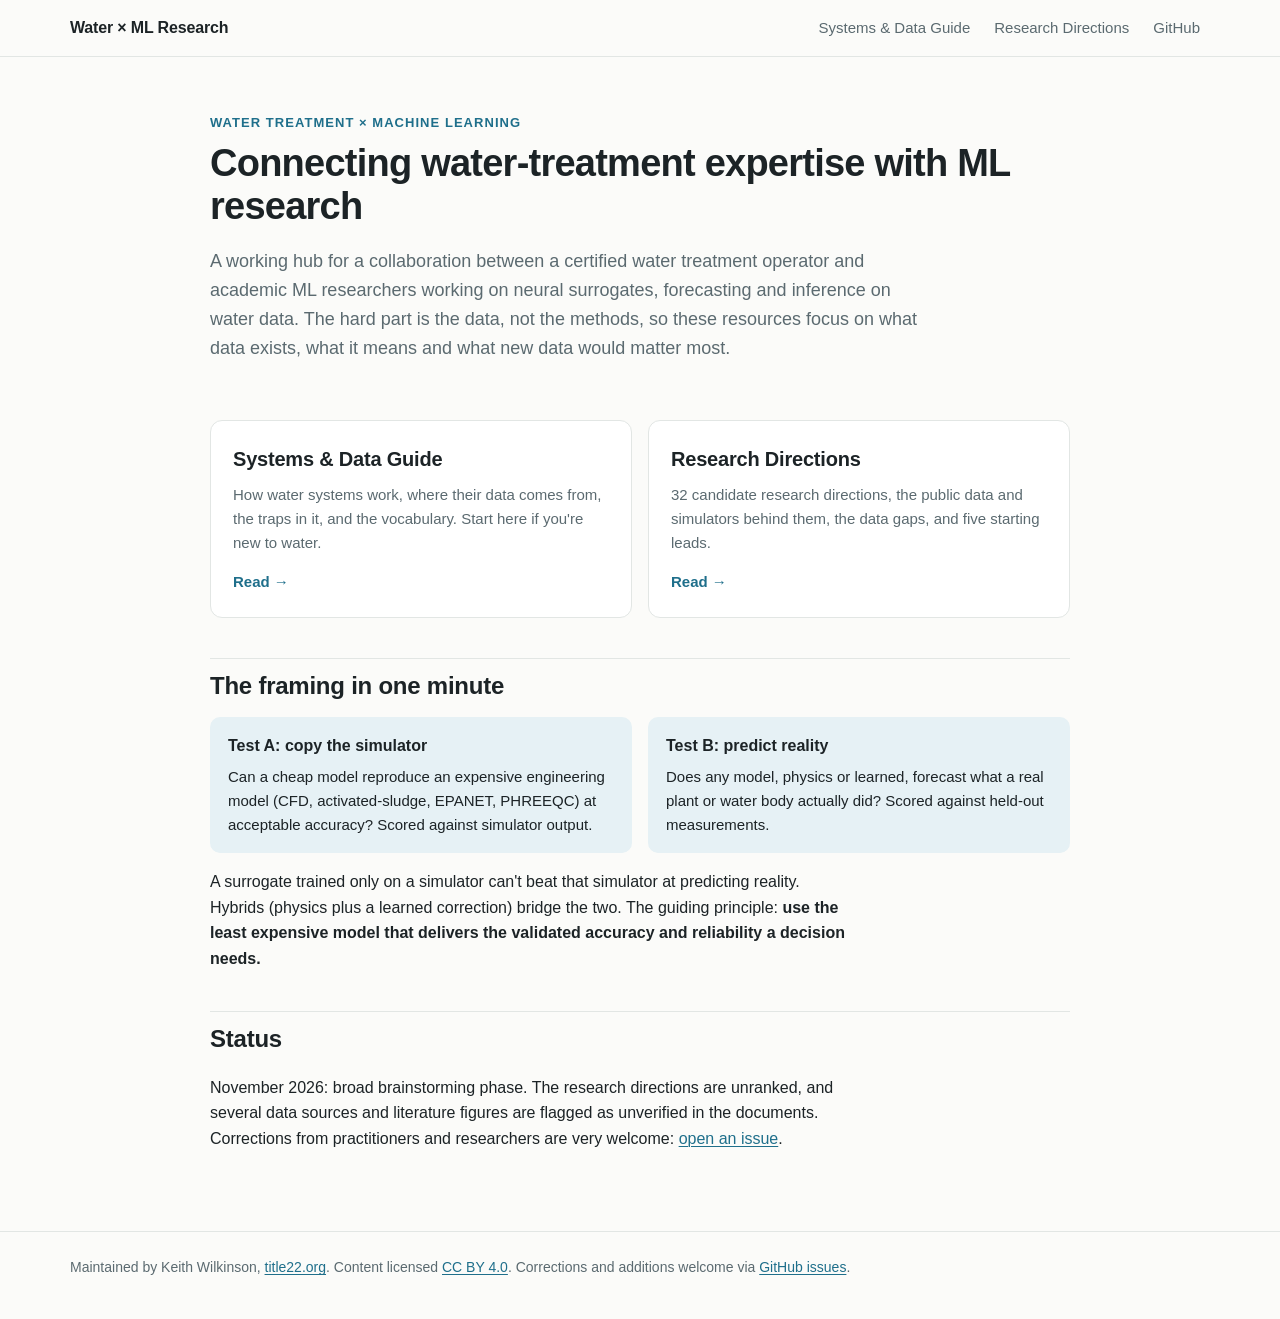
==== index.html @ 08f8f87b "Initial site: systems and data guide, research directions, build script" ====
<!doctype html>
<html lang="en">
<head>
<meta charset="utf-8">
<meta name="viewport" content="width=device-width, initial-scale=1">
<title>Water × ML Research</title>
<meta name="description" content="Resources for collaboration between water treatment practitioners and ML researchers: systems and data guide, research directions, data leads.">
<link rel="stylesheet" href="assets/site.css">
</head>
<body>
<header class="site-header">
  <div class="wrap header-row">
    <a class="brand" href="index.html">Water × ML Research</a>
    <nav class="nav"><a href="water-data-guide.html">Systems & Data Guide</a><a href="research-directions.html">Research Directions</a><a href="https://github.com/boxwrench/water-ml-research">GitHub</a></nav>
  </div>
</header>
<div class="wrap layout home">

<main class="content">

<section class="hero">
  <p class="eyebrow">Water treatment &times; machine learning</p>
  <h1>Connecting water-treatment expertise with ML research</h1>
  <p class="lede">A working hub for a collaboration between a certified water treatment operator and academic ML researchers
  working on neural surrogates, forecasting and inference on water data. The hard part is the data, not the methods,
  so these resources focus on what data exists, what it means and what new data would matter most.</p>
</section>
<section class="cards"><a class="card" href="water-data-guide.html"><h2>Systems & Data Guide</h2><p>How water systems work, where their data comes from, the traps in it, and the vocabulary. Start here if you're new to water.</p><span class="card-link">Read &rarr;</span></a><a class="card" href="research-directions.html"><h2>Research Directions</h2><p>32 candidate research directions, the public data and simulators behind them, the data gaps, and five starting leads.</p><span class="card-link">Read &rarr;</span></a></section>
<section class="principles">
  <h2>The framing in one minute</h2>
  <div class="grid2">
    <div class="principle"><h3>Test A: copy the simulator</h3><p>Can a cheap model reproduce an expensive engineering model
    (CFD, activated-sludge, EPANET, PHREEQC) at acceptable accuracy? Scored against simulator output.</p></div>
    <div class="principle"><h3>Test B: predict reality</h3><p>Does any model, physics or learned, forecast what a real plant
    or water body actually did? Scored against held-out measurements.</p></div>
  </div>
  <p>A surrogate trained only on a simulator can't beat that simulator at predicting reality. Hybrids (physics plus a learned
  correction) bridge the two. The guiding principle: <strong>use the least expensive model that delivers the validated accuracy
  and reliability a decision needs.</strong></p>
</section>
<section class="principles">
  <h2>Status</h2>
  <p>November 2026: broad brainstorming phase. The research directions are unranked, and several data sources and literature
  figures are flagged as unverified in the documents. Corrections from practitioners and researchers are very welcome:
  <a href="https://github.com/boxwrench/water-ml-research/issues" target="_blank" rel="noopener">open an issue</a>.</p>
</section>

</main>
</div>
<footer class="site-footer">
  <div class="wrap">
    Maintained by Keith Wilkinson, <a href="https://title22.org">title22.org</a>.
    Content licensed <a href="https://creativecommons.org/licenses/by/4.0/">CC BY 4.0</a>.
    Corrections and additions welcome via <a href="https://github.com/boxwrench/water-ml-research/issues">GitHub issues</a>.
  </div>
</footer>
</body>
</html>
---- assets/site.css ----
:root {
  --bg: #fbfbf9;
  --surface: #ffffff;
  --text: #1c2326;
  --muted: #5b6a70;
  --border: #e2e6e4;
  --accent: #1f6f8b;
  --accent-soft: #e6f1f5;
  --row-alt: #f5f7f6;
  --code-bg: #f1f3f2;
  --maxw: 1180px;
  color-scheme: light dark;
}
@media (prefers-color-scheme: dark) {
  :root {
    --bg: #121618;
    --surface: #1a2023;
    --text: #e3e8ea;
    --muted: #9aa8ad;
    --border: #2c3539;
    --accent: #6cb8d4;
    --accent-soft: #1d3540;
    --row-alt: #171c1f;
    --code-bg: #20272a;
  }
}

* { box-sizing: border-box; }
html { -webkit-text-size-adjust: 100%; }
body {
  margin: 0;
  background: var(--bg);
  color: var(--text);
  font: 16px/1.6 -apple-system, BlinkMacSystemFont, "Segoe UI", Inter, Roboto, "Helvetica Neue", Arial, sans-serif;
}
a { color: var(--accent); text-decoration-thickness: 1px; text-underline-offset: 2px; }
.wrap { max-width: var(--maxw); margin: 0 auto; padding: 0 20px; }

/* Header */
.site-header {
  position: sticky; top: 0; z-index: 10;
  background: color-mix(in srgb, var(--bg) 92%, transparent);
  backdrop-filter: blur(8px);
  border-bottom: 1px solid var(--border);
}
.header-row { display: flex; align-items: center; justify-content: space-between; gap: 16px; min-height: 56px; flex-wrap: wrap; }
.brand { font-weight: 700; color: var(--text); text-decoration: none; letter-spacing: -0.01em; }
.nav { display: flex; gap: 4px; flex-wrap: wrap; }
.nav a { color: var(--muted); text-decoration: none; padding: 6px 10px; border-radius: 6px; font-size: 15px; }
.nav a:hover { color: var(--text); background: var(--row-alt); }
.nav a.active { color: var(--accent); background: var(--accent-soft); font-weight: 600; }

/* Layout */
.layout { display: grid; grid-template-columns: 220px minmax(0, 1fr); gap: 48px; padding-top: 32px; padding-bottom: 64px; }
.layout.home { display: block; max-width: 900px; }
.toc { font-size: 14px; }
.toc-inner { position: sticky; top: 80px; max-height: calc(100vh - 100px); overflow-y: auto; }
.toc-title { font-size: 12px; text-transform: uppercase; letter-spacing: 0.06em; color: var(--muted); font-weight: 600; margin-bottom: 8px; }
.toc ul { list-style: none; margin: 0; padding: 0; }
.toc li { margin: 0; }
.toc li ul { display: none; }
.toc a { display: block; padding: 4px 0 4px 10px; color: var(--muted); text-decoration: none; border-left: 2px solid var(--border); }
.toc a:hover { color: var(--accent); border-left-color: var(--accent); }
.toc > .toc-inner > .toc > ul > li > a { display: none; } /* hide the H1 entry */
.toc > .toc-inner > .toc > ul > li > ul { display: block; }

/* Content */
.content { min-width: 0; }
.content h1 { font-size: clamp(28px, 4vw, 38px); line-height: 1.15; letter-spacing: -0.02em; margin: 0 0 8px; }
.content h1 + p em { color: var(--muted); font-style: normal; font-size: 15px; }
.content h2 { font-size: 24px; letter-spacing: -0.01em; margin: 56px 0 12px; padding-top: 8px; border-top: 1px solid var(--border); scroll-margin-top: 72px; }
.content h3 { font-size: 18px; margin: 32px 0 8px; scroll-margin-top: 72px; }
.content p, .content li { max-width: 72ch; }
.content ul, .content ol { padding-left: 22px; }
.content li { margin: 4px 0; }
.content li.task { list-style: none; margin-left: -22px; }
.content li.task input { margin-right: 8px; accent-color: var(--accent); }
.content code { background: var(--code-bg); padding: 1px 5px; border-radius: 4px; font-size: 0.9em; }

/* Tables */
.table-wrap { overflow-x: auto; margin: 16px 0 20px; border: 1px solid var(--border); border-radius: 10px; background: var(--surface); }
table { border-collapse: collapse; width: 100%; font-size: 14px; line-height: 1.45; }
th, td { text-align: left; vertical-align: top; padding: 9px 12px; border-bottom: 1px solid var(--border); }
th { font-weight: 600; background: var(--row-alt); white-space: nowrap; position: sticky; top: 0; }
tr:last-child td { border-bottom: 0; }
tbody tr:nth-child(even) td { background: var(--row-alt); }
td:first-child { font-weight: 500; }
td { min-width: 90px; }

/* Diagrams (light PNGs: keep them on a white card in both themes) */
figure.diagram { margin: 20px 0 8px; padding: 12px; background: #fff; border: 1px solid var(--border); border-radius: 12px; }
figure.diagram img { display: block; width: 100%; height: auto; }

/* Home */
.hero { padding: 24px 0 8px; }
.eyebrow { text-transform: uppercase; letter-spacing: 0.08em; font-size: 13px; color: var(--accent); font-weight: 600; margin: 0 0 8px; }
.hero h1 { margin-bottom: 16px; }
.lede { font-size: 18px; color: var(--muted); max-width: 68ch; }
.cards { display: grid; grid-template-columns: repeat(auto-fit, minmax(260px, 1fr)); gap: 16px; margin: 32px 0; }
.card { display: block; padding: 22px; background: var(--surface); border: 1px solid var(--border); border-radius: 12px; color: var(--text); text-decoration: none; transition: border-color .15s, transform .15s; }
.card:hover { border-color: var(--accent); transform: translateY(-1px); }
.card h2 { margin: 0 0 8px; font-size: 20px; border: 0; padding: 0; }
.card p { margin: 0 0 14px; color: var(--muted); font-size: 15px; }
.card-link { color: var(--accent); font-weight: 600; font-size: 15px; }
.principles h2 { margin-top: 40px; }
.grid2 { display: grid; grid-template-columns: repeat(auto-fit, minmax(240px, 1fr)); gap: 16px; }
.principle { padding: 16px 18px; background: var(--accent-soft); border-radius: 10px; }
.principle h3 { margin: 0 0 6px; font-size: 16px; }
.principle p { margin: 0; font-size: 15px; }

/* Footer */
.site-footer { border-top: 1px solid var(--border); padding: 24px 0 40px; color: var(--muted); font-size: 14px; }

/* Narrow screens */
@media (max-width: 900px) {
  .layout { grid-template-columns: 1fr; gap: 0; padding-top: 20px; }
  .toc { display: none; }
  .wrap { padding: 0 16px; }
  .content h2 { margin-top: 40px; }
}
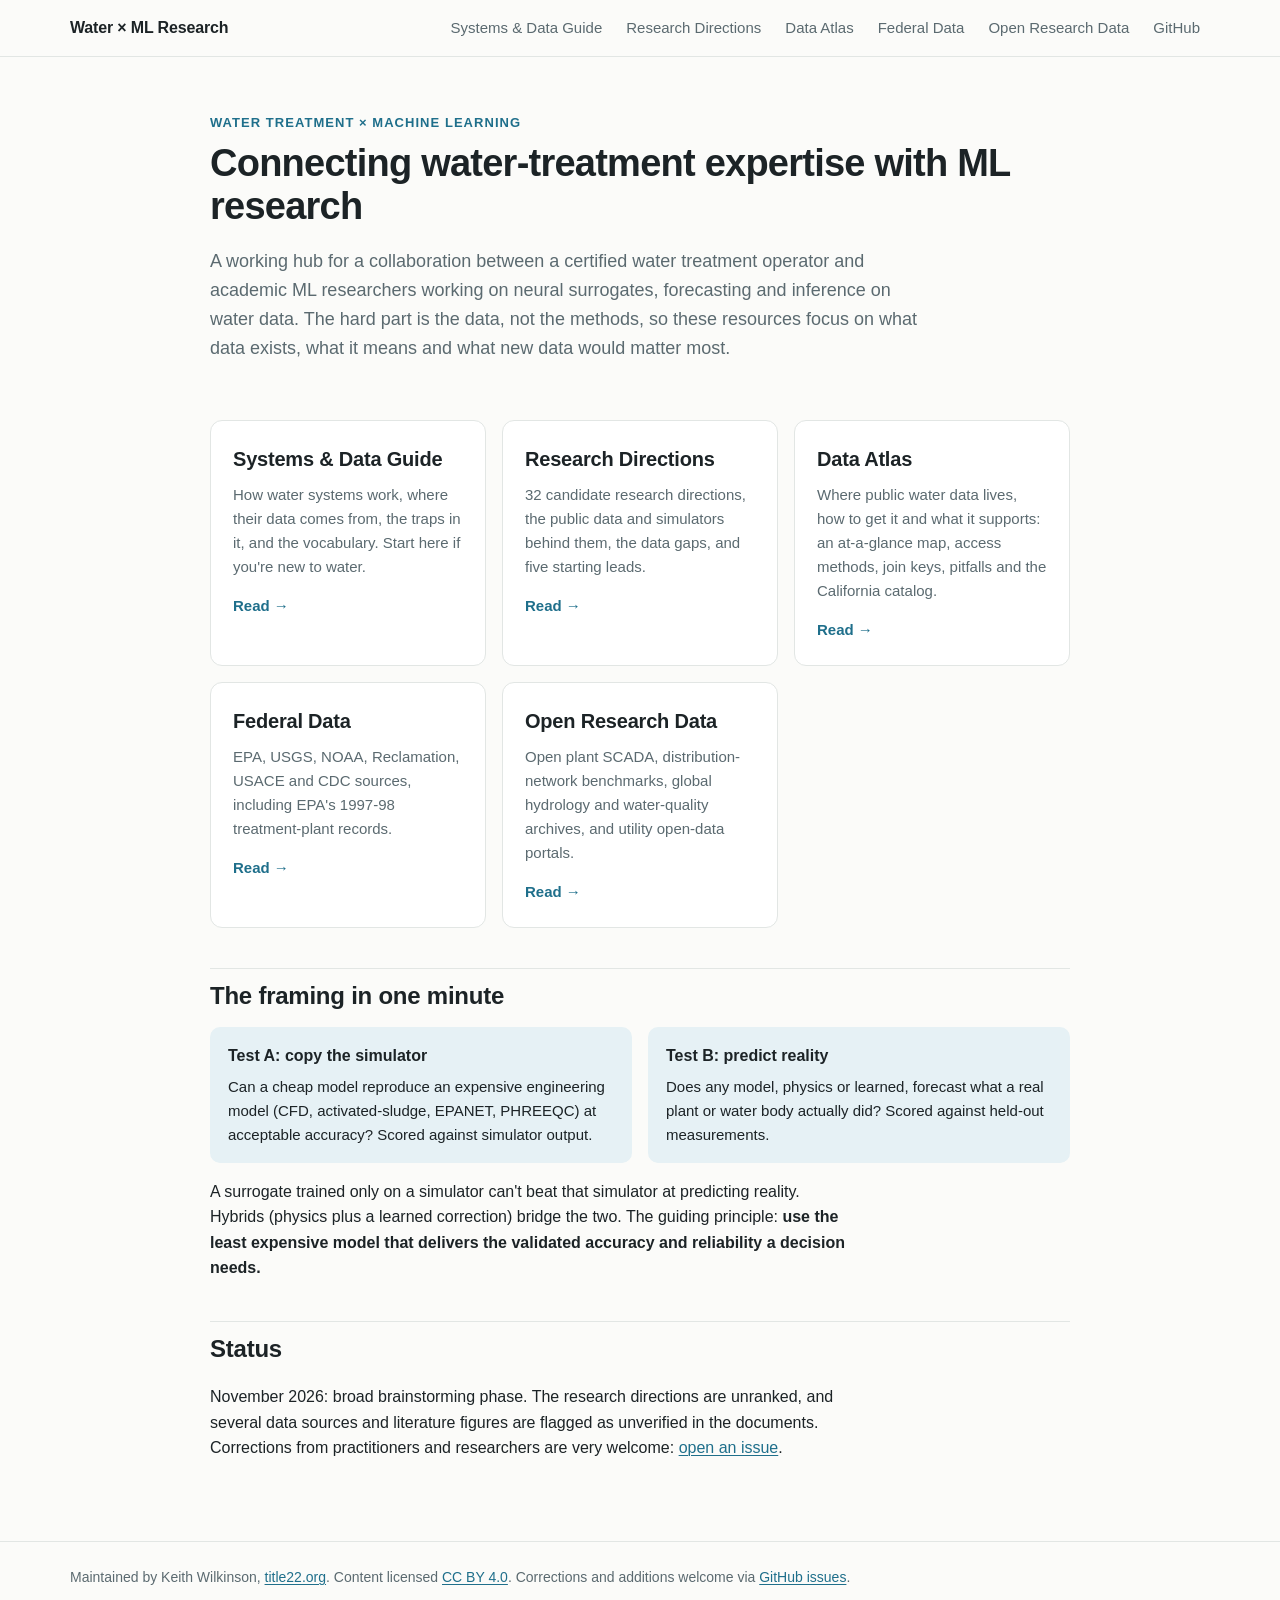
==== commit fc7dd0c8: "Add Water Data Atlas: overview + California, federal, and open research data pages Three new docs pa" ====
--- a/index.html
+++ b/index.html
@@ -11,7 +11,7 @@
 <header class="site-header">
   <div class="wrap header-row">
     <a class="brand" href="index.html">Water × ML Research</a>
-    <nav class="nav"><a href="water-data-guide.html">Systems & Data Guide</a><a href="research-directions.html">Research Directions</a><a href="https://github.com/boxwrench/water-ml-research">GitHub</a></nav>
+    <nav class="nav"><a href="water-data-guide.html">Systems & Data Guide</a><a href="research-directions.html">Research Directions</a><a href="data-atlas.html">Data Atlas</a><a href="data-atlas-federal.html">Federal Data</a><a href="data-atlas-open.html">Open Research Data</a><a href="https://github.com/boxwrench/water-ml-research">GitHub</a></nav>
   </div>
 </header>
 <div class="wrap layout home">
@@ -25,7 +25,7 @@
   working on neural surrogates, forecasting and inference on water data. The hard part is the data, not the methods,
   so these resources focus on what data exists, what it means and what new data would matter most.</p>
 </section>
-<section class="cards"><a class="card" href="water-data-guide.html"><h2>Systems & Data Guide</h2><p>How water systems work, where their data comes from, the traps in it, and the vocabulary. Start here if you're new to water.</p><span class="card-link">Read &rarr;</span></a><a class="card" href="research-directions.html"><h2>Research Directions</h2><p>32 candidate research directions, the public data and simulators behind them, the data gaps, and five starting leads.</p><span class="card-link">Read &rarr;</span></a></section>
+<section class="cards"><a class="card" href="water-data-guide.html"><h2>Systems & Data Guide</h2><p>How water systems work, where their data comes from, the traps in it, and the vocabulary. Start here if you're new to water.</p><span class="card-link">Read &rarr;</span></a><a class="card" href="research-directions.html"><h2>Research Directions</h2><p>32 candidate research directions, the public data and simulators behind them, the data gaps, and five starting leads.</p><span class="card-link">Read &rarr;</span></a><a class="card" href="data-atlas.html"><h2>Data Atlas</h2><p>Where public water data lives, how to get it and what it supports: an at-a-glance map, access methods, join keys, pitfalls and the California catalog.</p><span class="card-link">Read &rarr;</span></a><a class="card" href="data-atlas-federal.html"><h2>Federal Data</h2><p>EPA, USGS, NOAA, Reclamation, USACE and CDC sources, including EPA's 1997-98 treatment-plant records.</p><span class="card-link">Read &rarr;</span></a><a class="card" href="data-atlas-open.html"><h2>Open Research Data</h2><p>Open plant SCADA, distribution-network benchmarks, global hydrology and water-quality archives, and utility open-data portals.</p><span class="card-link">Read &rarr;</span></a></section>
 <section class="principles">
   <h2>The framing in one minute</h2>
   <div class="grid2">
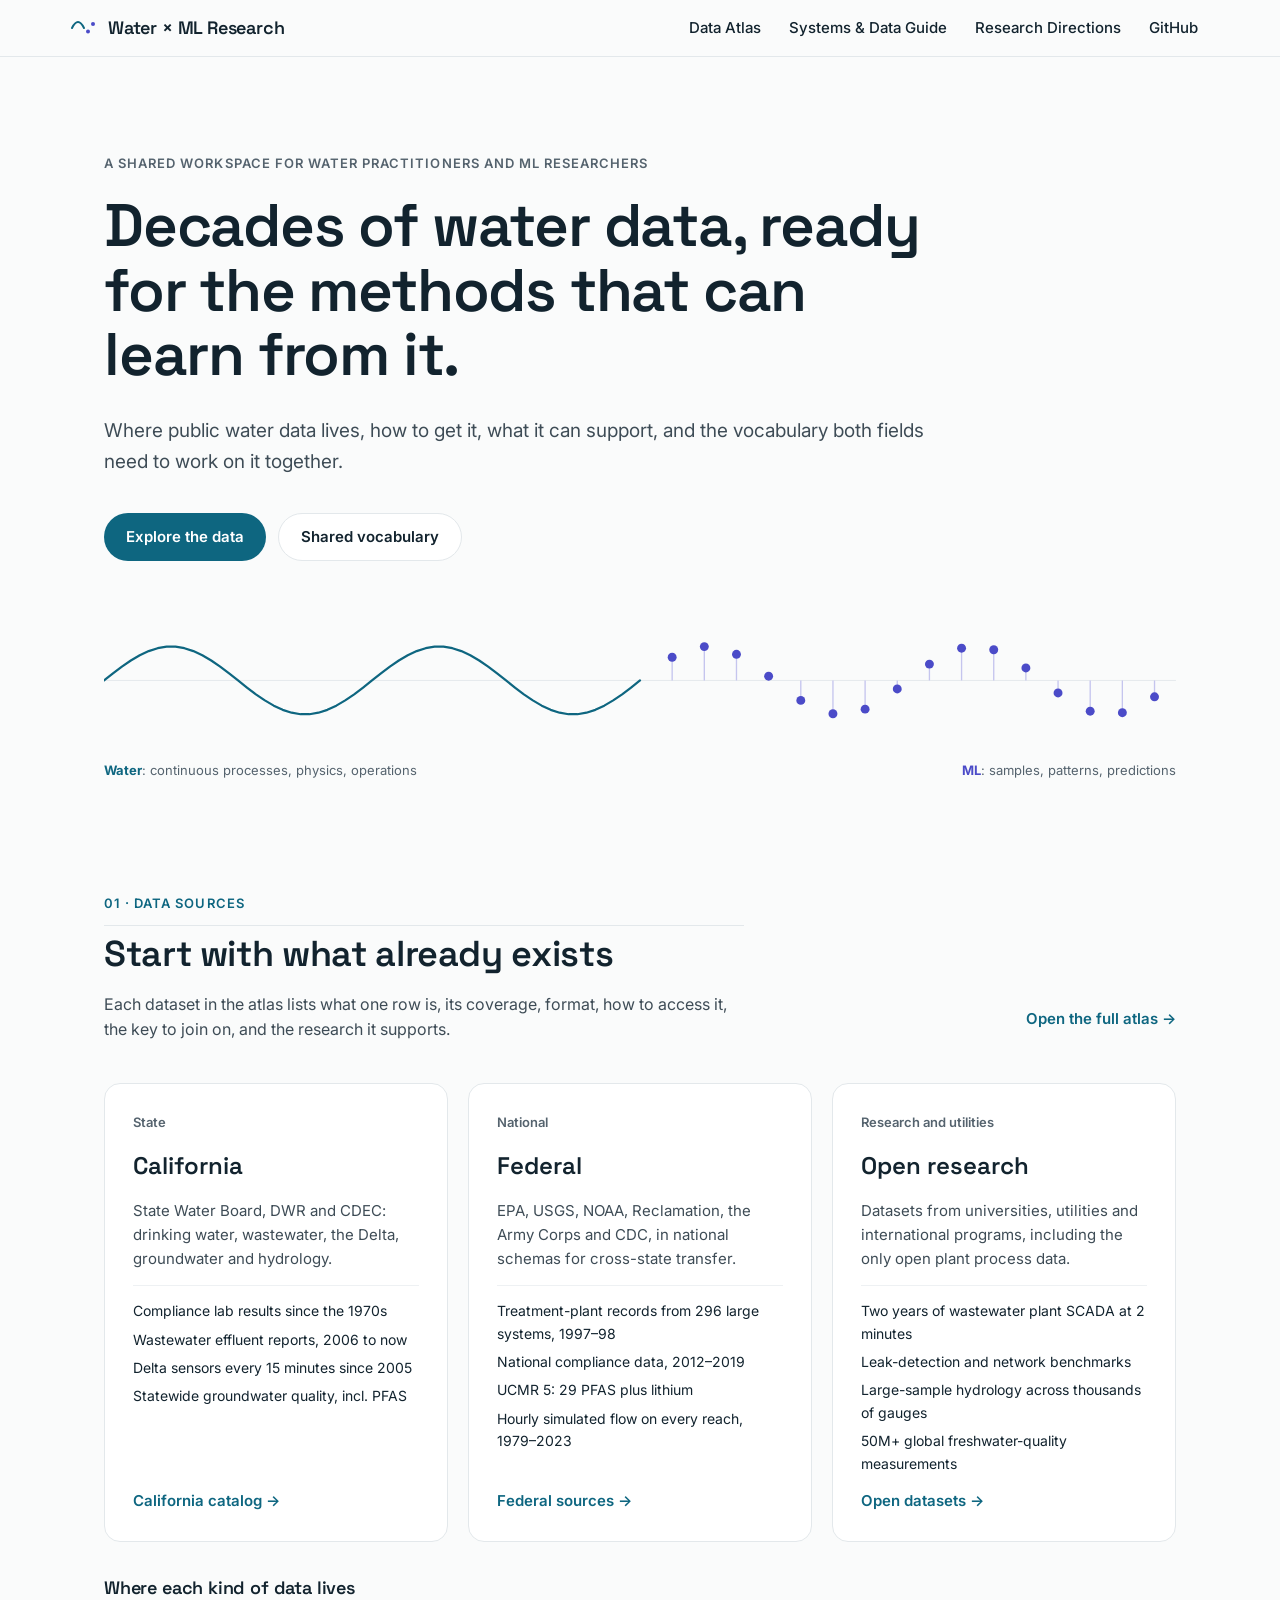
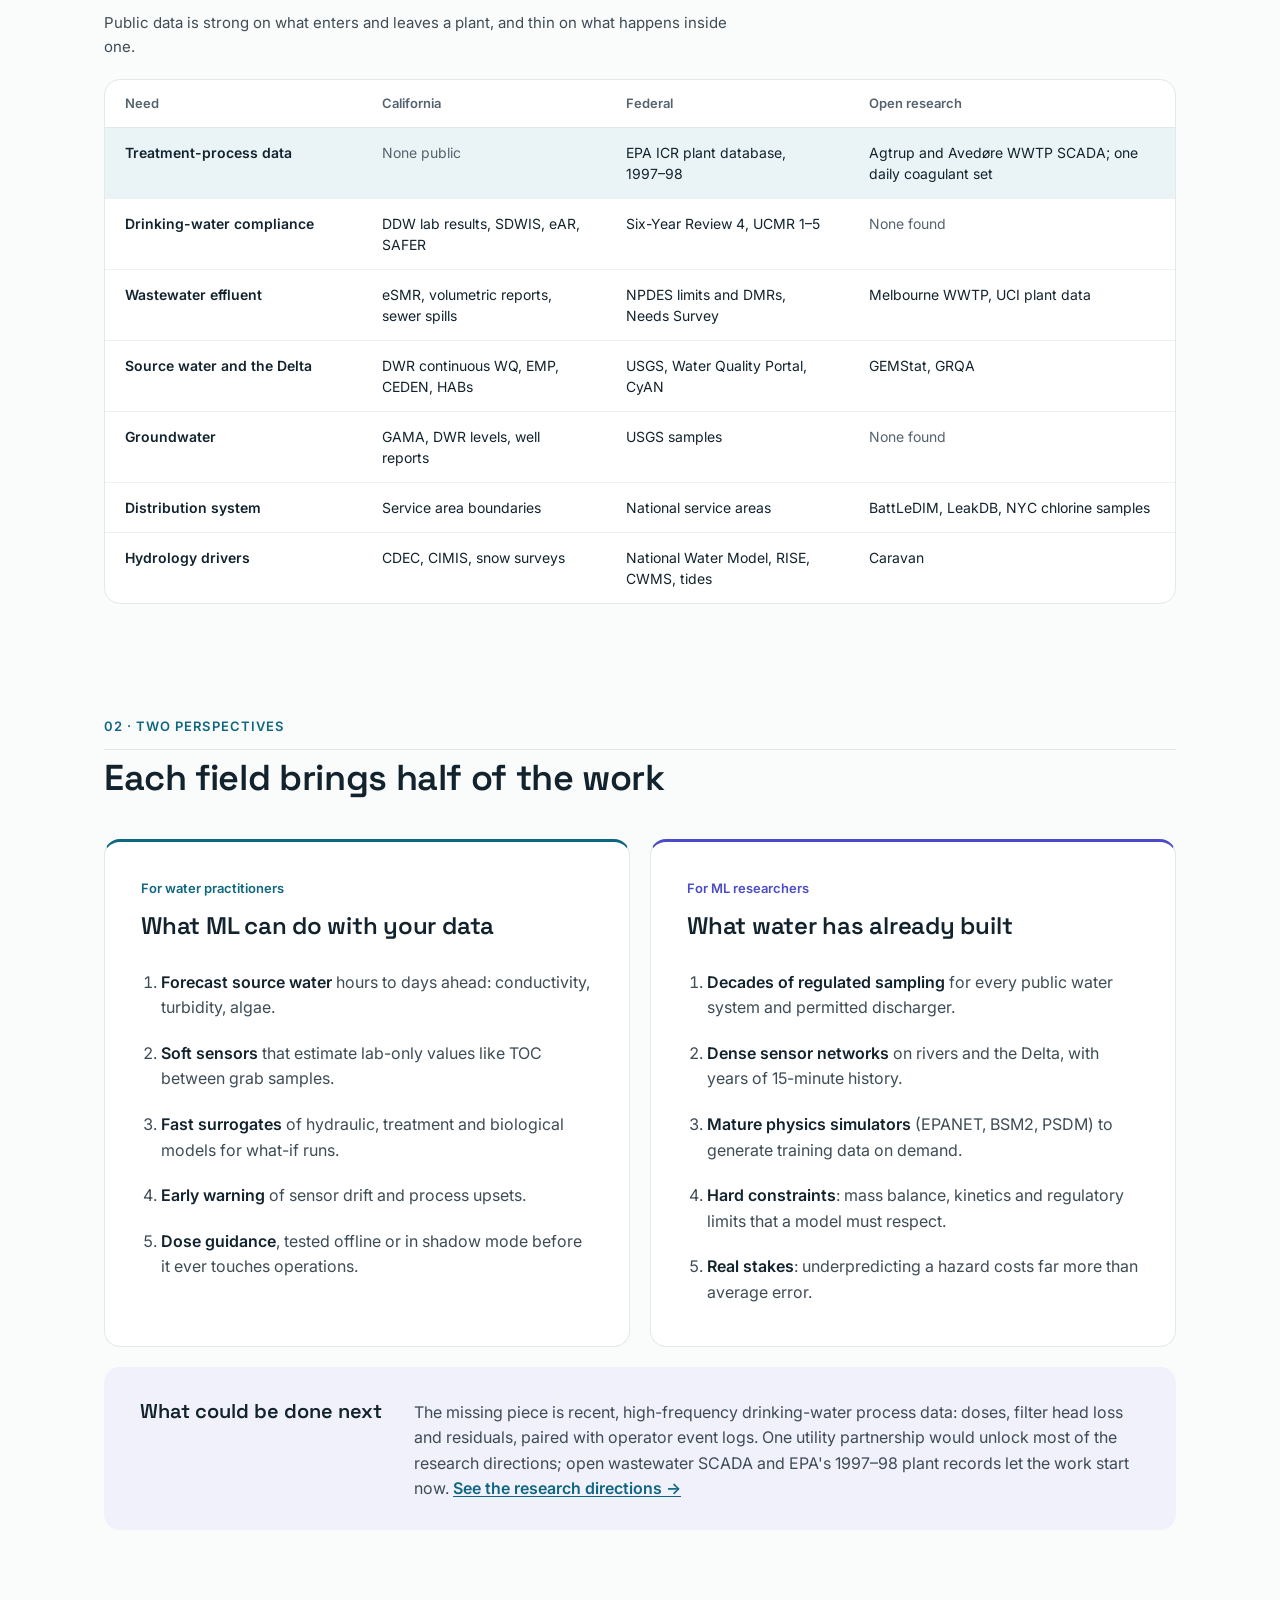
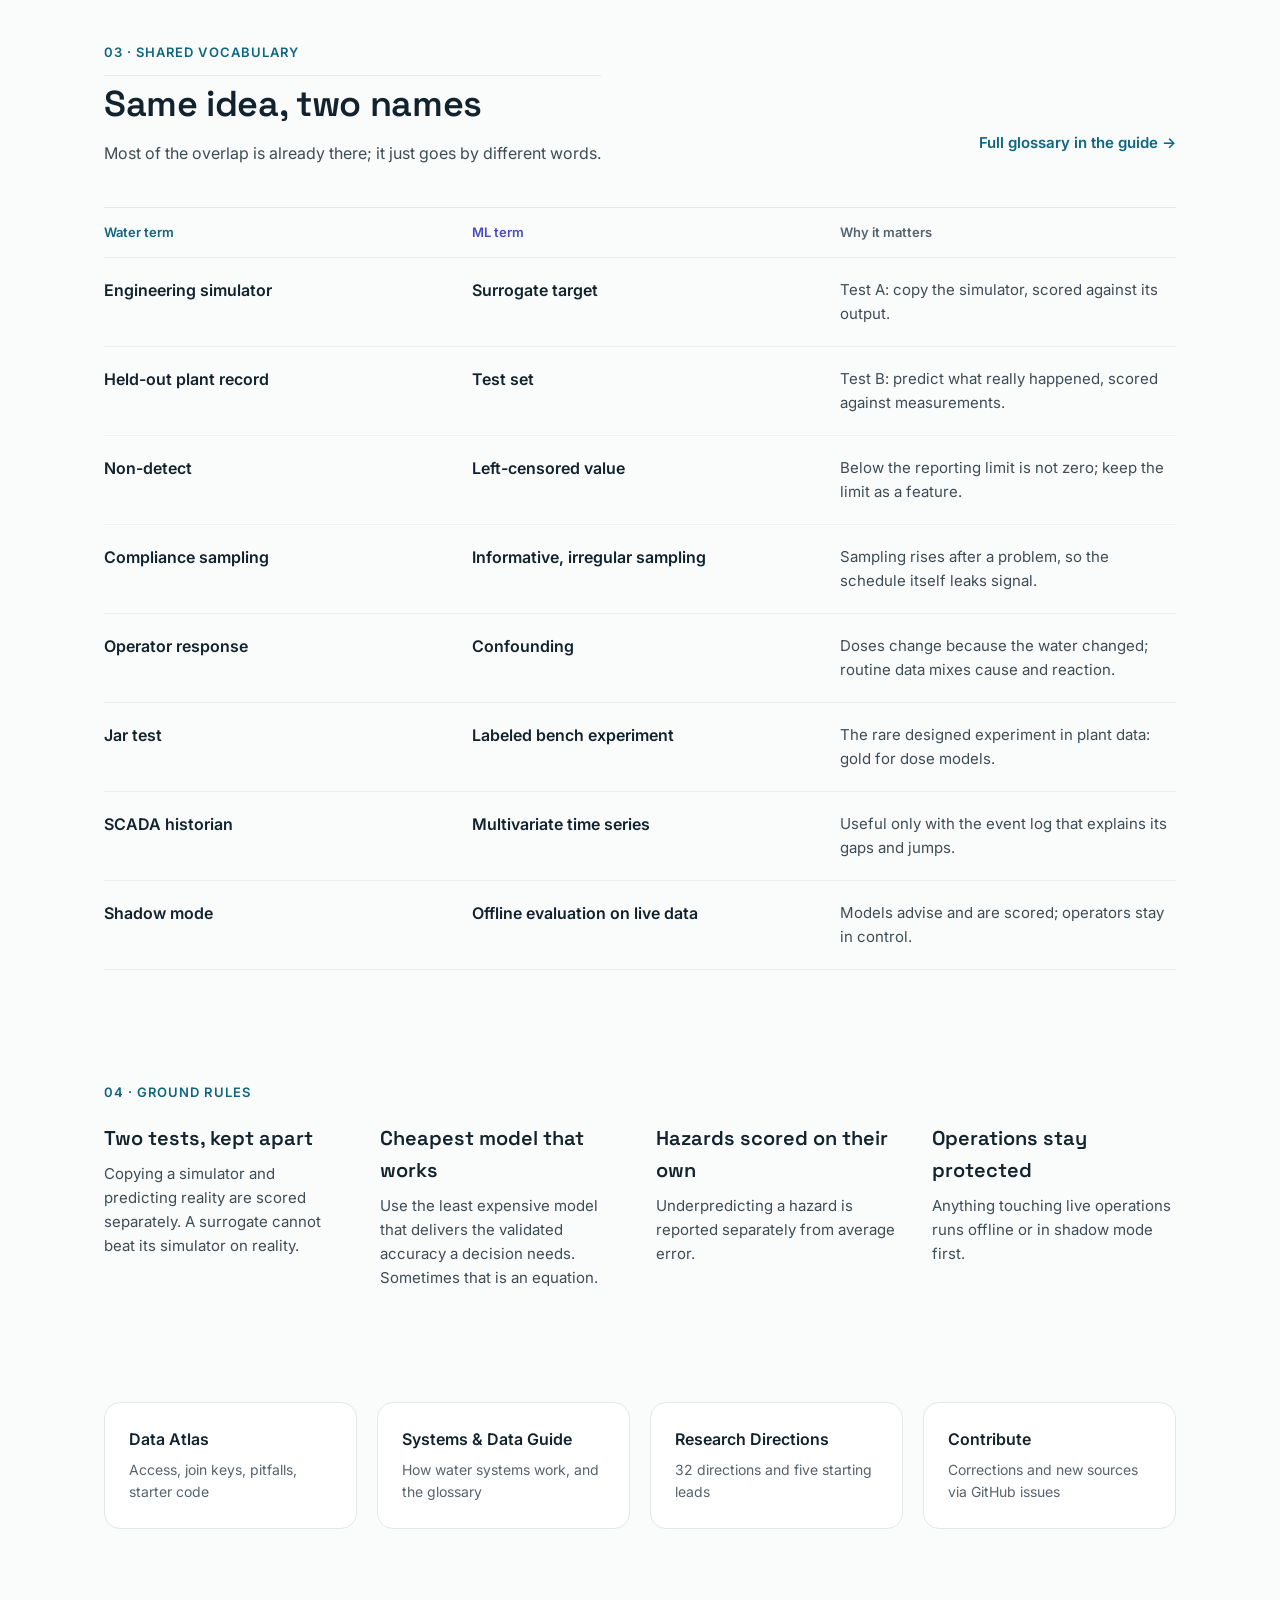
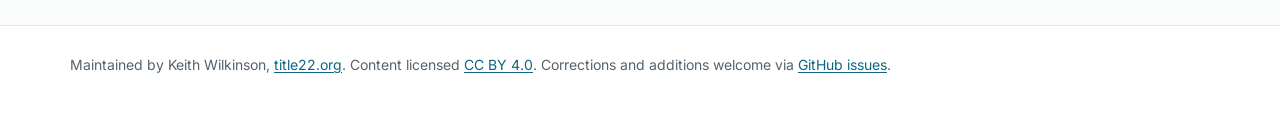
==== commit c083a721: "Redesign home page and site styling: light minimalist water × ML look New home page (data sources fi" ====
--- a/index.html
+++ b/index.html
@@ -4,45 +4,109 @@
 <meta charset="utf-8">
 <meta name="viewport" content="width=device-width, initial-scale=1">
 <title>Water × ML Research</title>
-<meta name="description" content="Resources for collaboration between water treatment practitioners and ML researchers: systems and data guide, research directions, data leads.">
+<meta name="description" content="Where public water data lives, how to get it, what it can support, and a shared vocabulary for water practitioners and ML researchers.">
+<link rel="preconnect" href="https://fonts.googleapis.com">
+<link rel="preconnect" href="https://fonts.gstatic.com" crossorigin>
+<link rel="stylesheet" href="https://fonts.googleapis.com/css2?family=Inter:wght@400;500;600&family=Space+Grotesk:wght@500;600&display=swap">
 <link rel="stylesheet" href="assets/site.css">
 </head>
 <body>
 <header class="site-header">
   <div class="wrap header-row">
-    <a class="brand" href="index.html">Water × ML Research</a>
-    <nav class="nav"><a href="water-data-guide.html">Systems & Data Guide</a><a href="research-directions.html">Research Directions</a><a href="data-atlas.html">Data Atlas</a><a href="data-atlas-federal.html">Federal Data</a><a href="data-atlas-open.html">Open Research Data</a><a href="https://github.com/boxwrench/water-ml-research">GitHub</a></nav>
+    <a class="brand" href="index.html"><svg width="28" height="28" viewBox="0 0 28 28" aria-hidden="true"><path d="M2 14 C6 6, 10 6, 14 14" fill="none" stroke="var(--water)" stroke-width="2" stroke-linecap="round"/><circle cx="18" cy="17.5" r="2" fill="var(--ml)"/><circle cx="23" cy="10" r="2" fill="var(--ml)"/></svg><span>Water × ML Research</span></a>
+    <nav class="nav" aria-label="Main"><a href="data-atlas.html">Data Atlas</a><a href="water-data-guide.html">Systems & Data Guide</a><a href="research-directions.html">Research Directions</a><a href="https://github.com/boxwrench/water-ml-research">GitHub</a></nav>
   </div>
 </header>
 <div class="wrap layout home">
 
 <main class="content">
 
-<section class="hero">
-  <p class="eyebrow">Water treatment &times; machine learning</p>
-  <h1>Connecting water-treatment expertise with ML research</h1>
-  <p class="lede">A working hub for a collaboration between a certified water treatment operator and academic ML researchers
-  working on neural surrogates, forecasting and inference on water data. The hard part is the data, not the methods,
-  so these resources focus on what data exists, what it means and what new data would matter most.</p>
+<section class="home-hero wrap-narrow">
+  <p class="eyebrow">A shared workspace for water practitioners and ML researchers</p>
+  <h1>Decades of water data, ready for the methods that can learn from it.</h1>
+  <p class="lede">Where public water data lives, how to get it, what it can support, and the vocabulary both fields need to work on it together.</p>
+  <div class="cta-row">
+    <a class="btn btn-primary" href="data-atlas.html">Explore the data</a>
+    <a class="btn btn-ghost" href="#vocabulary">Shared vocabulary</a>
+  </div>
 </section>
-<section class="cards"><a class="card" href="water-data-guide.html"><h2>Systems & Data Guide</h2><p>How water systems work, where their data comes from, the traps in it, and the vocabulary. Start here if you're new to water.</p><span class="card-link">Read &rarr;</span></a><a class="card" href="research-directions.html"><h2>Research Directions</h2><p>32 candidate research directions, the public data and simulators behind them, the data gaps, and five starting leads.</p><span class="card-link">Read &rarr;</span></a><a class="card" href="data-atlas.html"><h2>Data Atlas</h2><p>Where public water data lives, how to get it and what it supports: an at-a-glance map, access methods, join keys, pitfalls and the California catalog.</p><span class="card-link">Read &rarr;</span></a><a class="card" href="data-atlas-federal.html"><h2>Federal Data</h2><p>EPA, USGS, NOAA, Reclamation, USACE and CDC sources, including EPA's 1997-98 treatment-plant records.</p><span class="card-link">Read &rarr;</span></a><a class="card" href="data-atlas-open.html"><h2>Open Research Data</h2><p>Open plant SCADA, distribution-network benchmarks, global hydrology and water-quality archives, and utility open-data portals.</p><span class="card-link">Read &rarr;</span></a></section>
-<section class="principles">
-  <h2>The framing in one minute</h2>
-  <div class="grid2">
-    <div class="principle"><h3>Test A: copy the simulator</h3><p>Can a cheap model reproduce an expensive engineering model
-    (CFD, activated-sludge, EPANET, PHREEQC) at acceptable accuracy? Scored against simulator output.</p></div>
-    <div class="principle"><h3>Test B: predict reality</h3><p>Does any model, physics or learned, forecast what a real plant
-    or water body actually did? Scored against held-out measurements.</p></div>
+
+<div class="motif wrap-narrow">
+  <svg viewBox="0 0 1200 160" aria-hidden="true">
+    <line class="axis" x1="0" y1="80" x2="1200" y2="80"/>
+    <path class="wave" d="M0,80.0 L10,72.1 L20,64.5 L30,57.7 L40,51.8 L50,47.1 L60,43.9 L70,42.2 L80,42.2 L90,43.9 L100,47.1 L110,51.8 L120,57.7 L130,64.5 L140,72.1 L150,80.0 L160,87.9 L170,95.5 L180,102.3 L190,108.2 L200,112.9 L210,116.1 L220,117.8 L230,117.8 L240,116.1 L250,112.9 L260,108.2 L270,102.3 L280,95.5 L290,87.9 L300,80.0 L310,72.1 L320,64.5 L330,57.7 L340,51.8 L350,47.1 L360,43.9 L370,42.2 L380,42.2 L390,43.9 L400,47.1 L410,51.8 L420,57.7 L430,64.5 L440,72.1 L450,80.0 L460,87.9 L470,95.5 L480,102.3 L490,108.2 L500,112.9 L510,116.1 L520,117.8 L530,117.8 L540,116.1 L550,112.9 L560,108.2 L570,102.3 L580,95.5 L590,87.9 L600,80.0"/>
+    <g class="stems"><line x1="636" y1="80" x2="636" y2="54"/><line x1="672" y1="80" x2="672" y2="42.1"/><line x1="708" y1="80" x2="708" y2="50.7"/><line x1="744" y1="80" x2="744" y2="75.2"/><line x1="780" y1="80" x2="780" y2="102.3"/><line x1="816" y1="80" x2="816" y2="117.3"/><line x1="852" y1="80" x2="852" y2="112.1"/><line x1="888" y1="80" x2="888" y2="89.5"/><line x1="924" y1="80" x2="924" y2="61.7"/><line x1="960" y1="80" x2="960" y2="43.9"/><line x1="996" y1="80" x2="996" y2="45.6"/><line x1="1032" y1="80" x2="1032" y2="66"/><line x1="1068" y1="80" x2="1068" y2="94"/><line x1="1104" y1="80" x2="1104" y2="114.4"/><line x1="1140" y1="80" x2="1140" y2="116.1"/><line x1="1176" y1="80" x2="1176" y2="98.3"/></g>
+    <g class="dots"><circle cx="636" cy="54" r="5"/><circle cx="672" cy="42.1" r="5"/><circle cx="708" cy="50.7" r="5"/><circle cx="744" cy="75.2" r="5"/><circle cx="780" cy="102.3" r="5"/><circle cx="816" cy="117.3" r="5"/><circle cx="852" cy="112.1" r="5"/><circle cx="888" cy="89.5" r="5"/><circle cx="924" cy="61.7" r="5"/><circle cx="960" cy="43.9" r="5"/><circle cx="996" cy="45.6" r="5"/><circle cx="1032" cy="66" r="5"/><circle cx="1068" cy="94" r="5"/><circle cx="1104" cy="114.4" r="5"/><circle cx="1140" cy="116.1" r="5"/><circle cx="1176" cy="98.3" r="5"/></g>
+  </svg>
+  <div class="motif-legend">
+    <span><b class="water">Water</b>: continuous processes, physics, operations</span>
+    <span><b class="ml">ML</b>: samples, patterns, predictions</span>
   </div>
-  <p>A surrogate trained only on a simulator can't beat that simulator at predicting reality. Hybrids (physics plus a learned
-  correction) bridge the two. The guiding principle: <strong>use the least expensive model that delivers the validated accuracy
-  and reliability a decision needs.</strong></p>
+</div>
+
+<section class="home-section wrap-narrow" id="data">
+  <div class="section-head">
+    <div>
+      <p class="eyebrow">01 · Data sources</p>
+      <h2>Start with what already exists</h2>
+      <p>Each dataset in the atlas lists what one row is, its coverage, format, how to access it, the key to join on, and the research it supports.</p>
+    </div>
+    <a class="more" href="data-atlas.html">Open the full atlas &rarr;</a>
+  </div>
+  <div class="source-grid"><a class="source-card" href="data-atlas.html"><span class="kicker">State</span><span class="card-title">California</span><span class="card-text">State Water Board, DWR and CDEC: drinking water, wastewater, the Delta, groundwater and hydrology.</span><span class="card-list"><span>Compliance lab results since the 1970s</span><span>Wastewater effluent reports, 2006 to now</span><span>Delta sensors every 15 minutes since 2005</span><span>Statewide groundwater quality, incl. PFAS</span></span><span class="card-link">California catalog &rarr;</span></a><a class="source-card" href="data-atlas-federal.html"><span class="kicker">National</span><span class="card-title">Federal</span><span class="card-text">EPA, USGS, NOAA, Reclamation, the Army Corps and CDC, in national schemas for cross-state transfer.</span><span class="card-list"><span>Treatment-plant records from 296 large systems, 1997–98</span><span>National compliance data, 2012–2019</span><span>UCMR 5: 29 PFAS plus lithium</span><span>Hourly simulated flow on every reach, 1979–2023</span></span><span class="card-link">Federal sources &rarr;</span></a><a class="source-card" href="data-atlas-open.html"><span class="kicker">Research and utilities</span><span class="card-title">Open research</span><span class="card-text">Datasets from universities, utilities and international programs, including the only open plant process data.</span><span class="card-list"><span>Two years of wastewater plant SCADA at 2 minutes</span><span>Leak-detection and network benchmarks</span><span>Large-sample hydrology across thousands of gauges</span><span>50M+ global freshwater-quality measurements</span></span><span class="card-link">Open datasets &rarr;</span></a></div>
+  <h3 class="glance-title">Where each kind of data lives</h3>
+  <p class="glance-lead">Public data is strong on what enters and leaves a plant, and thin on what happens inside one.</p>
+  <div class="glance-wrap">
+    <table class="glance">
+      <thead><tr><th scope="col">Need</th><th scope="col">California</th><th scope="col">Federal</th><th scope="col">Open research</th></tr></thead>
+      <tbody><tr class="gap"><th scope="row">Treatment-process data</th><td class="none">None public</td><td>EPA ICR plant database, 1997–98</td><td>Agtrup and Avedøre WWTP SCADA; one daily coagulant set</td></tr><tr><th scope="row">Drinking-water compliance</th><td>DDW lab results, SDWIS, eAR, SAFER</td><td>Six-Year Review 4, UCMR 1–5</td><td class="none">None found</td></tr><tr><th scope="row">Wastewater effluent</th><td>eSMR, volumetric reports, sewer spills</td><td>NPDES limits and DMRs, Needs Survey</td><td>Melbourne WWTP, UCI plant data</td></tr><tr><th scope="row">Source water and the Delta</th><td>DWR continuous WQ, EMP, CEDEN, HABs</td><td>USGS, Water Quality Portal, CyAN</td><td>GEMStat, GRQA</td></tr><tr><th scope="row">Groundwater</th><td>GAMA, DWR levels, well reports</td><td>USGS samples</td><td class="none">None found</td></tr><tr><th scope="row">Distribution system</th><td>Service area boundaries</td><td>National service areas</td><td>BattLeDIM, LeakDB, NYC chlorine samples</td></tr><tr><th scope="row">Hydrology drivers</th><td>CDEC, CIMIS, snow surveys</td><td>National Water Model, RISE, CWMS, tides</td><td>Caravan</td></tr></tbody>
+    </table>
+  </div>
 </section>
-<section class="principles">
-  <h2>Status</h2>
-  <p>November 2026: broad brainstorming phase. The research directions are unranked, and several data sources and literature
-  figures are flagged as unverified in the documents. Corrections from practitioners and researchers are very welcome:
-  <a href="https://github.com/boxwrench/water-ml-research/issues" target="_blank" rel="noopener">open an issue</a>.</p>
+
+<section class="home-section wrap-narrow">
+  <p class="eyebrow">02 · Two perspectives</p>
+  <h2>Each field brings half of the work</h2>
+  <div class="persp-grid">
+    <div class="persp persp-water">
+      <p class="persp-kicker">For water practitioners</p>
+      <h3>What ML can do with your data</h3>
+      <ol><li><strong>Forecast source water</strong> hours to days ahead: conductivity, turbidity, algae.</li><li><strong>Soft sensors</strong> that estimate lab-only values like TOC between grab samples.</li><li><strong>Fast surrogates</strong> of hydraulic, treatment and biological models for what-if runs.</li><li><strong>Early warning</strong> of sensor drift and process upsets.</li><li><strong>Dose guidance</strong>, tested offline or in shadow mode before it ever touches operations.</li></ol>
+    </div>
+    <div class="persp persp-ml">
+      <p class="persp-kicker">For ML researchers</p>
+      <h3>What water has already built</h3>
+      <ol><li><strong>Decades of regulated sampling</strong> for every public water system and permitted discharger.</li><li><strong>Dense sensor networks</strong> on rivers and the Delta, with years of 15-minute history.</li><li><strong>Mature physics simulators</strong> (EPANET, BSM2, PSDM) to generate training data on demand.</li><li><strong>Hard constraints</strong>: mass balance, kinetics and regulatory limits that a model must respect.</li><li><strong>Real stakes</strong>: underpredicting a hazard costs far more than average error.</li></ol>
+    </div>
+  </div>
+  <div class="next-band">
+    <p class="next-title">What could be done next</p>
+    <p>The missing piece is recent, high-frequency drinking-water process data: doses, filter head loss and residuals, paired with operator event logs. One utility partnership would unlock most of the research directions; open wastewater SCADA and EPA's 1997–98 plant records let the work start now. <a href="research-directions.html">See the research directions &rarr;</a></p>
+  </div>
+</section>
+
+<section class="home-section wrap-narrow" id="vocabulary">
+  <div class="section-head">
+    <div>
+      <p class="eyebrow">03 · Shared vocabulary</p>
+      <h2>Same idea, two names</h2>
+      <p>Most of the overlap is already there; it just goes by different words.</p>
+    </div>
+    <a class="more" href="water-data-guide.html">Full glossary in the guide &rarr;</a>
+  </div>
+  <div class="vocab">
+    <div class="vocab-row vocab-head"><span class="water">Water term</span><span class="ml">ML term</span><span>Why it matters</span></div>
+    <div class="vocab-row"><span class="term">Engineering simulator</span><span class="term">Surrogate target</span><span class="why">Test A: copy the simulator, scored against its output.</span></div><div class="vocab-row"><span class="term">Held-out plant record</span><span class="term">Test set</span><span class="why">Test B: predict what really happened, scored against measurements.</span></div><div class="vocab-row"><span class="term">Non-detect</span><span class="term">Left-censored value</span><span class="why">Below the reporting limit is not zero; keep the limit as a feature.</span></div><div class="vocab-row"><span class="term">Compliance sampling</span><span class="term">Informative, irregular sampling</span><span class="why">Sampling rises after a problem, so the schedule itself leaks signal.</span></div><div class="vocab-row"><span class="term">Operator response</span><span class="term">Confounding</span><span class="why">Doses change because the water changed; routine data mixes cause and reaction.</span></div><div class="vocab-row"><span class="term">Jar test</span><span class="term">Labeled bench experiment</span><span class="why">The rare designed experiment in plant data: gold for dose models.</span></div><div class="vocab-row"><span class="term">SCADA historian</span><span class="term">Multivariate time series</span><span class="why">Useful only with the event log that explains its gaps and jumps.</span></div><div class="vocab-row"><span class="term">Shadow mode</span><span class="term">Offline evaluation on live data</span><span class="why">Models advise and are scored; operators stay in control.</span></div>
+  </div>
+</section>
+
+<section class="home-section wrap-narrow">
+  <p class="eyebrow">04 · Ground rules</p>
+  <div class="rules"><div><p class="rule-title">Two tests, kept apart</p><p>Copying a simulator and predicting reality are scored separately. A surrogate cannot beat its simulator on reality.</p></div><div><p class="rule-title">Cheapest model that works</p><p>Use the least expensive model that delivers the validated accuracy a decision needs. Sometimes that is an equation.</p></div><div><p class="rule-title">Hazards scored on their own</p><p>Underpredicting a hazard is reported separately from average error.</p></div><div><p class="rule-title">Operations stay protected</p><p>Anything touching live operations runs offline or in shadow mode first.</p></div></div>
+</section>
+
+<section class="home-section home-last wrap-narrow">
+  <div class="resource-grid"><a class="resource" href="data-atlas.html"><span class="resource-title">Data Atlas</span><span>Access, join keys, pitfalls, starter code</span></a><a class="resource" href="water-data-guide.html"><span class="resource-title">Systems &amp; Data Guide</span><span>How water systems work, and the glossary</span></a><a class="resource" href="research-directions.html"><span class="resource-title">Research Directions</span><span>32 directions and five starting leads</span></a><a class="resource" href="https://github.com/boxwrench/water-ml-research/issues"><span class="resource-title">Contribute</span><span>Corrections and new sources via GitHub issues</span></a></div>
 </section>
 
 </main>
--- a/assets/site.css
+++ b/assets/site.css
@@ -1,27 +1,43 @@
 :root {
-  --bg: #fbfbf9;
+  --bg: #fafbfb;
   --surface: #ffffff;
-  --text: #1c2326;
-  --muted: #5b6a70;
-  --border: #e2e6e4;
-  --accent: #1f6f8b;
-  --accent-soft: #e6f1f5;
-  --row-alt: #f5f7f6;
-  --code-bg: #f1f3f2;
+  --text: #12232e;
+  --text-2: #3e4c56;
+  --muted: #55636e;
+  --border: #e3e8eb;
+  --border-soft: #eef1f3;
+  --water: #0e6680;
+  --water-hover: #0a4d61;
+  --water-soft: #eaf4f7;
+  --ml: #4b4bc8;
+  --ml-soft: #f1f1fb;
+  --ml-stem: #c5c5ee;
+  --accent: var(--water);
+  --accent-soft: var(--water-soft);
+  --row-alt: #f6f8f9;
+  --code-bg: #f1f4f5;
   --maxw: 1180px;
+  --font-body: Inter, -apple-system, BlinkMacSystemFont, "Segoe UI", Roboto, "Helvetica Neue", Arial, sans-serif;
+  --font-head: "Space Grotesk", Inter, -apple-system, "Segoe UI", sans-serif;
   color-scheme: light dark;
 }
 @media (prefers-color-scheme: dark) {
   :root {
-    --bg: #121618;
-    --surface: #1a2023;
-    --text: #e3e8ea;
-    --muted: #9aa8ad;
-    --border: #2c3539;
-    --accent: #6cb8d4;
-    --accent-soft: #1d3540;
-    --row-alt: #171c1f;
-    --code-bg: #20272a;
+    --bg: #11171a;
+    --surface: #182024;
+    --text: #e4eaed;
+    --text-2: #c2cdd2;
+    --muted: #9aa8ae;
+    --border: #2a3439;
+    --border-soft: #222b2f;
+    --water: #6cc0dc;
+    --water-hover: #9ad6ea;
+    --water-soft: #17323c;
+    --ml: #a9a9f5;
+    --ml-soft: #22223f;
+    --ml-stem: #45457a;
+    --row-alt: #151c1f;
+    --code-bg: #1f282c;
   }
 }
 
@@ -31,9 +47,10 @@
   margin: 0;
   background: var(--bg);
   color: var(--text);
-  font: 16px/1.6 -apple-system, BlinkMacSystemFont, "Segoe UI", Inter, Roboto, "Helvetica Neue", Arial, sans-serif;
-}
-a { color: var(--accent); text-decoration-thickness: 1px; text-underline-offset: 2px; }
+  font: 16px/1.6 var(--font-body);
+}
+a { color: var(--water); text-decoration-thickness: 1px; text-underline-offset: 2px; }
+a:hover { color: var(--water-hover); }
 .wrap { max-width: var(--maxw); margin: 0 auto; padding: 0 20px; }
 
 /* Header */
@@ -44,9 +61,10 @@
   border-bottom: 1px solid var(--border);
 }
 .header-row { display: flex; align-items: center; justify-content: space-between; gap: 16px; min-height: 56px; flex-wrap: wrap; }
-.brand { font-weight: 700; color: var(--text); text-decoration: none; letter-spacing: -0.01em; }
+.brand { display: inline-flex; align-items: center; gap: 10px; font-family: var(--font-head); font-weight: 600; font-size: 18px; color: var(--text); text-decoration: none; letter-spacing: -0.01em; }
+.brand svg { flex: none; }
 .nav { display: flex; gap: 4px; flex-wrap: wrap; }
-.nav a { color: var(--muted); text-decoration: none; padding: 6px 10px; border-radius: 6px; font-size: 15px; }
+.nav a { color: var(--text); text-decoration: none; padding: 10px 12px; border-radius: 8px; font-size: 15px; font-weight: 500; }
 .nav a:hover { color: var(--text); background: var(--row-alt); }
 .nav a.active { color: var(--accent); background: var(--accent-soft); font-weight: 600; }
 
@@ -66,6 +84,7 @@
 
 /* Content */
 .content { min-width: 0; }
+.content h1, .content h2, .content h3 { font-family: var(--font-head); }
 .content h1 { font-size: clamp(28px, 4vw, 38px); line-height: 1.15; letter-spacing: -0.02em; margin: 0 0 8px; }
 .content h1 + p em { color: var(--muted); font-style: normal; font-size: 15px; }
 .content h2 { font-size: 24px; letter-spacing: -0.01em; margin: 56px 0 12px; padding-top: 8px; border-top: 1px solid var(--border); scroll-margin-top: 72px; }
@@ -91,25 +110,101 @@
 figure.diagram { margin: 20px 0 8px; padding: 12px; background: #fff; border: 1px solid var(--border); border-radius: 12px; }
 figure.diagram img { display: block; width: 100%; height: auto; }
 
+/* Atlas section tabs */
+.atlas-tabs { display: flex; flex-wrap: wrap; gap: 6px; margin: 0 0 28px; }
+.atlas-tabs a { padding: 8px 14px; border: 1px solid var(--border); border-radius: 999px; font-size: 14px; font-weight: 500; color: var(--text); text-decoration: none; background: var(--surface); }
+.atlas-tabs a:hover { border-color: var(--water); color: var(--water); }
+.atlas-tabs a.active { background: var(--water); border-color: var(--water); color: #fff; }
+
 /* Home */
-.hero { padding: 24px 0 8px; }
-.eyebrow { text-transform: uppercase; letter-spacing: 0.08em; font-size: 13px; color: var(--accent); font-weight: 600; margin: 0 0 8px; }
-.hero h1 { margin-bottom: 16px; }
-.lede { font-size: 18px; color: var(--muted); max-width: 68ch; }
-.cards { display: grid; grid-template-columns: repeat(auto-fit, minmax(260px, 1fr)); gap: 16px; margin: 32px 0; }
-.card { display: block; padding: 22px; background: var(--surface); border: 1px solid var(--border); border-radius: 12px; color: var(--text); text-decoration: none; transition: border-color .15s, transform .15s; }
-.card:hover { border-color: var(--accent); transform: translateY(-1px); }
-.card h2 { margin: 0 0 8px; font-size: 20px; border: 0; padding: 0; }
-.card p { margin: 0 0 14px; color: var(--muted); font-size: 15px; }
-.card-link { color: var(--accent); font-weight: 600; font-size: 15px; }
-.principles h2 { margin-top: 40px; }
-.grid2 { display: grid; grid-template-columns: repeat(auto-fit, minmax(240px, 1fr)); gap: 16px; }
-.principle { padding: 16px 18px; background: var(--accent-soft); border-radius: 10px; }
-.principle h3 { margin: 0 0 6px; font-size: 16px; }
-.principle p { margin: 0; font-size: 15px; }
+.layout.home { display: block; max-width: none; padding: 0; }
+.wrap-narrow { max-width: 1120px; margin: 0 auto; padding-left: 24px; padding-right: 24px; }
+.home h1, .home h2, .home h3 { font-family: var(--font-head); letter-spacing: -0.01em; }
+.eyebrow { text-transform: uppercase; letter-spacing: 0.08em; font-size: 13px; color: var(--water); font-weight: 600; margin: 0 0 12px; }
+.home-hero { padding-top: 96px; padding-bottom: 40px; }
+.home-hero .eyebrow { color: var(--muted); margin-bottom: 20px; }
+.home-hero h1 { margin: 0; max-width: 820px; font-weight: 600; font-size: clamp(36px, 5.2vw, 60px); line-height: 1.08; letter-spacing: -0.02em; }
+.lede { margin: 28px 0 0; max-width: 640px; font-size: 19px; color: var(--text-2); }
+.cta-row { margin-top: 36px; display: flex; flex-wrap: wrap; gap: 12px; }
+.btn { display: inline-flex; align-items: center; min-height: 48px; padding: 0 22px; border-radius: 999px; font-weight: 600; font-size: 15px; text-decoration: none; }
+.btn-primary { background: var(--water); color: #fff; }
+.btn-primary:hover { background: var(--water-hover); color: #fff; }
+.btn-ghost { border: 1px solid var(--border); background: var(--surface); color: var(--text); }
+.btn-ghost:hover { border-color: var(--water); color: var(--water); }
+
+.motif { padding-top: 8px; }
+.motif svg { width: 100%; height: auto; display: block; }
+.motif .axis { stroke: var(--border); stroke-width: 1; }
+.motif .wave { fill: none; stroke: var(--water); stroke-width: 2.5; stroke-linecap: round; stroke-linejoin: round; }
+.motif .stems line { stroke: var(--ml-stem); stroke-width: 1.5; }
+.motif .dots circle { fill: var(--ml); }
+.motif-legend { display: flex; justify-content: space-between; gap: 16px; margin-top: 8px; font-size: 13px; color: var(--muted); }
+.motif-legend span:last-child { text-align: right; }
+.water { color: var(--water); }
+.ml { color: var(--ml); }
+
+.home-section { padding-top: 112px; }
+.home-last { padding-bottom: 96px; }
+.home-section h2 { margin: 0; font-weight: 600; font-size: 36px; line-height: 1.15; }
+.section-head { display: flex; flex-wrap: wrap; justify-content: space-between; align-items: flex-end; gap: 16px 40px; }
+.section-head > div { max-width: 640px; }
+.section-head p:not(.eyebrow) { margin: 16px 0 0; color: var(--text-2); }
+.more { font-weight: 600; font-size: 15px; padding: 12px 0; text-decoration: none; }
+
+.source-grid { margin-top: 40px; display: grid; grid-template-columns: repeat(auto-fit, minmax(300px, 1fr)); gap: 20px; }
+.source-card { display: flex; flex-direction: column; gap: 14px; padding: 28px; border: 1px solid var(--border); border-radius: 16px; background: var(--surface); color: var(--text); text-decoration: none; transition: border-color .15s; }
+.source-card:hover { border-color: var(--water); color: var(--text); }
+.source-card .kicker { font-size: 13px; font-weight: 600; color: var(--muted); }
+.source-card .card-title { font-family: var(--font-head); font-size: 24px; font-weight: 600; }
+.source-card .card-text { color: var(--text-2); font-size: 15px; }
+.source-card .card-list { display: flex; flex-direction: column; gap: 6px; font-size: 14px; border-top: 1px solid var(--border-soft); padding-top: 14px; }
+.source-card .card-link { margin-top: auto; font-weight: 600; font-size: 15px; color: var(--water); }
+
+.glance-title { margin: 72px 0 8px; font-weight: 600; font-size: 22px; }
+.glance-lead { margin: 0 0 20px; color: var(--text-2); font-size: 15px; }
+.glance-wrap { overflow-x: auto; border: 1px solid var(--border); border-radius: 16px; background: var(--surface); }
+table.glance { min-width: 760px; font-size: 14px; line-height: 1.5; }
+table.glance th, table.glance td { padding: 14px 20px; border-bottom: 1px solid var(--border-soft); background: transparent; white-space: normal; position: static; font-weight: 400; }
+table.glance thead th { color: var(--muted); font-size: 13px; font-weight: 600; border-bottom-color: var(--border); }
+table.glance tbody th { font-weight: 600; width: 24%; }
+table.glance tbody tr:nth-child(even) td { background: transparent; }
+table.glance tr.gap th, table.glance tr.gap td { background: var(--water-soft); }
+table.glance td.none { color: var(--muted); }
+table.glance td:first-child { font-weight: 400; }
+table.glance tbody tr:last-child th, table.glance tbody tr:last-child td { border-bottom: 0; }
+
+.persp-grid { margin-top: 40px; display: grid; grid-template-columns: repeat(auto-fit, minmax(320px, 1fr)); gap: 20px; }
+.persp { padding: 36px; border-radius: 16px; background: var(--surface); border: 1px solid var(--border); }
+.persp-water { border-top: 3px solid var(--water); }
+.persp-ml { border-top: 3px solid var(--ml); }
+.persp-kicker { margin: 0; font-size: 13px; font-weight: 600; }
+.persp-water .persp-kicker { color: var(--water); }
+.persp-ml .persp-kicker { color: var(--ml); }
+.persp h3 { margin: 8px 0 20px; font-weight: 600; font-size: 24px; }
+.persp ol { margin: 0; padding-left: 20px; display: flex; flex-direction: column; gap: 12px; color: var(--text-2); }
+.persp strong { color: var(--text); font-weight: 600; }
+.next-band { margin-top: 20px; padding: 28px 36px; border-radius: 16px; background: var(--ml-soft); display: flex; flex-wrap: wrap; gap: 12px 32px; align-items: baseline; }
+.next-band p { margin: 0; flex: 1 1 480px; color: var(--text-2); }
+.next-band .next-title { flex: 0 0 auto; font-family: var(--font-head); font-weight: 600; font-size: 20px; color: var(--text); }
+.next-band a { font-weight: 600; }
+
+.vocab { margin-top: 40px; border-top: 1px solid var(--border); }
+.vocab-row { display: grid; grid-template-columns: repeat(auto-fit, minmax(240px, 1fr)); gap: 8px 32px; padding: 20px 0; border-bottom: 1px solid var(--border-soft); }
+.vocab-head { padding: 14px 0; font-size: 13px; font-weight: 600; color: var(--muted); }
+.vocab .term { font-weight: 600; }
+.vocab .why { color: var(--text-2); font-size: 15px; }
+
+.rules { display: grid; grid-template-columns: repeat(auto-fit, minmax(240px, 1fr)); gap: 32px; margin-top: 20px; }
+.rules p { margin: 8px 0 0; color: var(--text-2); font-size: 15px; }
+.rules .rule-title { margin: 0; font-family: var(--font-head); font-weight: 600; font-size: 20px; color: var(--text); }
+
+.resource-grid { display: grid; grid-template-columns: repeat(auto-fit, minmax(240px, 1fr)); gap: 20px; }
+.resource { display: flex; flex-direction: column; gap: 6px; padding: 24px; border-radius: 16px; border: 1px solid var(--border); background: var(--surface); color: var(--muted); font-size: 14px; text-decoration: none; }
+.resource:hover { border-color: var(--water); color: var(--muted); }
+.resource-title { color: var(--text); font-weight: 600; font-size: 16px; }
 
 /* Footer */
-.site-footer { border-top: 1px solid var(--border); padding: 24px 0 40px; color: var(--muted); font-size: 14px; }
+.site-footer { border-top: 1px solid var(--border); background: var(--surface); padding: 28px 0 40px; color: var(--muted); font-size: 14px; }
 
 /* Narrow screens */
 @media (max-width: 900px) {
@@ -117,4 +212,9 @@
   .toc { display: none; }
   .wrap { padding: 0 16px; }
   .content h2 { margin-top: 40px; }
-}
+  .home-hero { padding-top: 56px; }
+  .home-section { padding-top: 80px; }
+  .home-section h2 { font-size: 30px; }
+  .persp { padding: 28px; }
+  .next-band { padding: 24px; }
+}
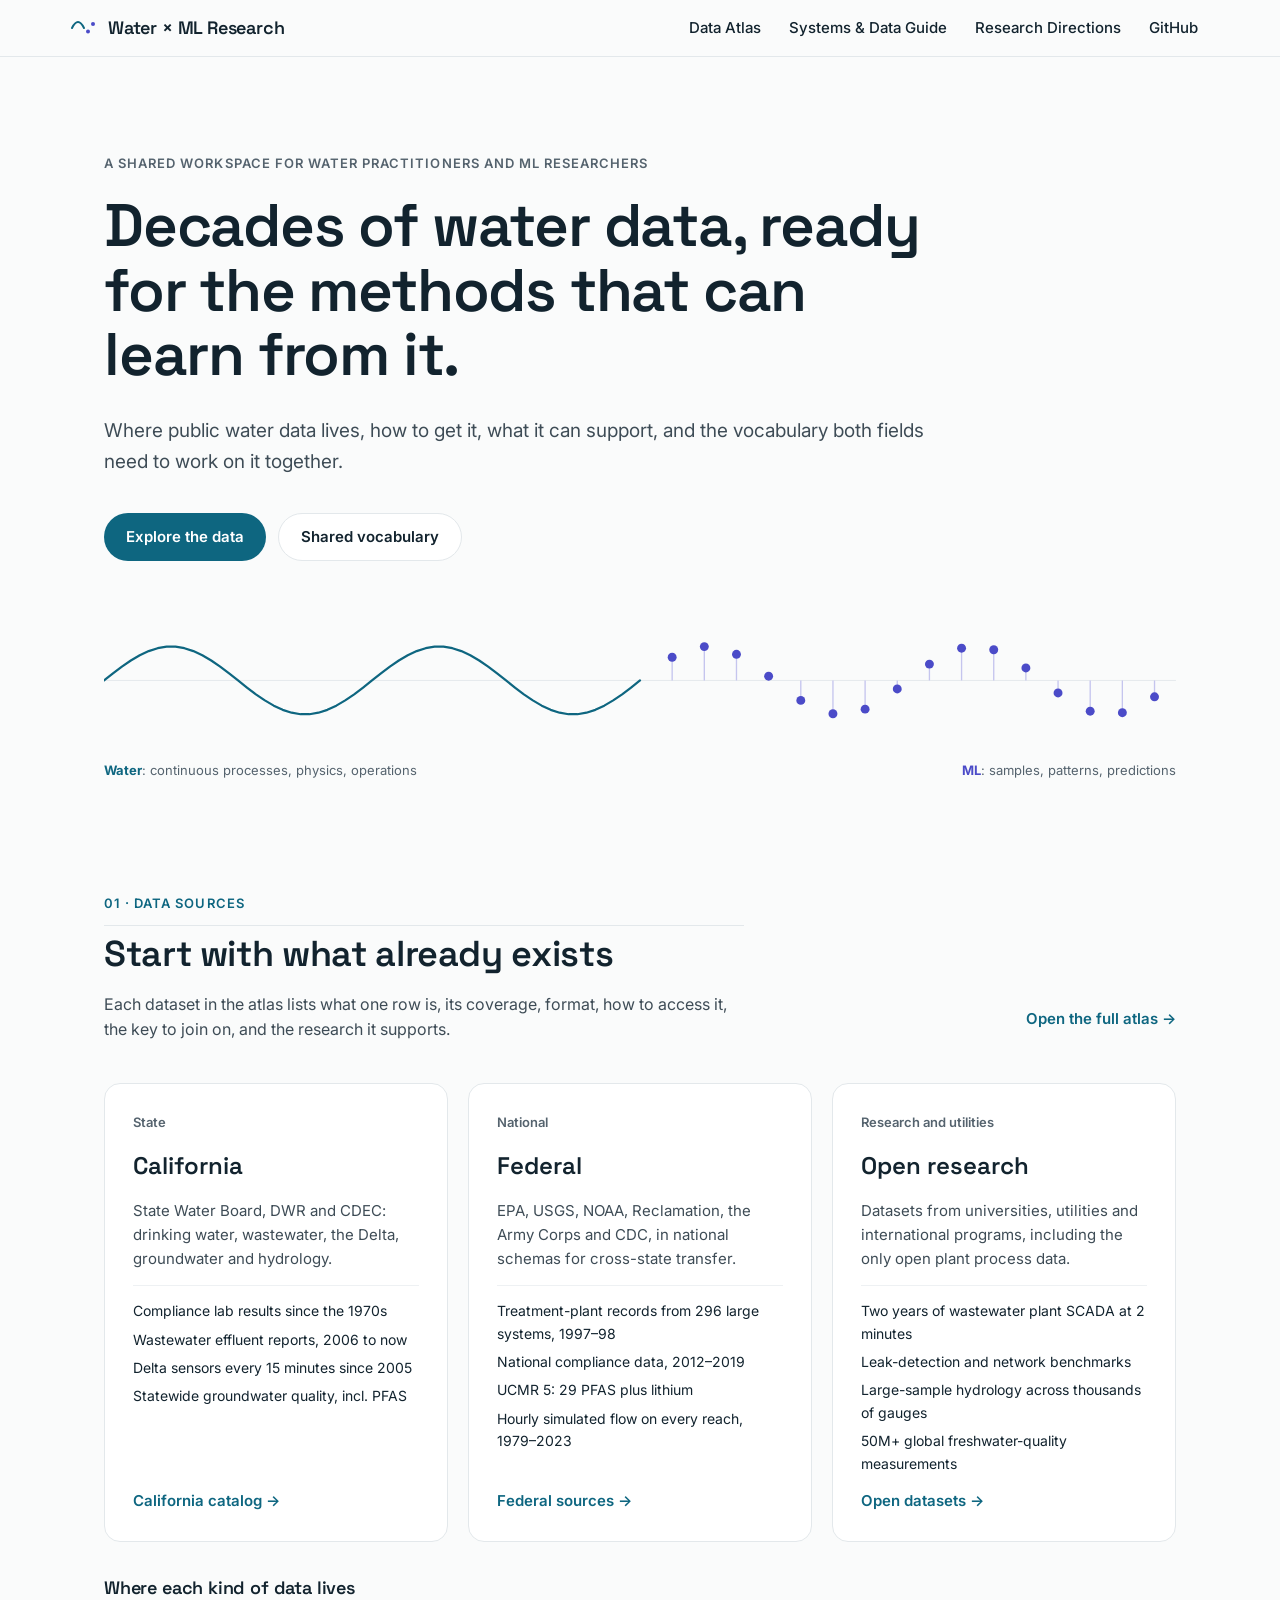
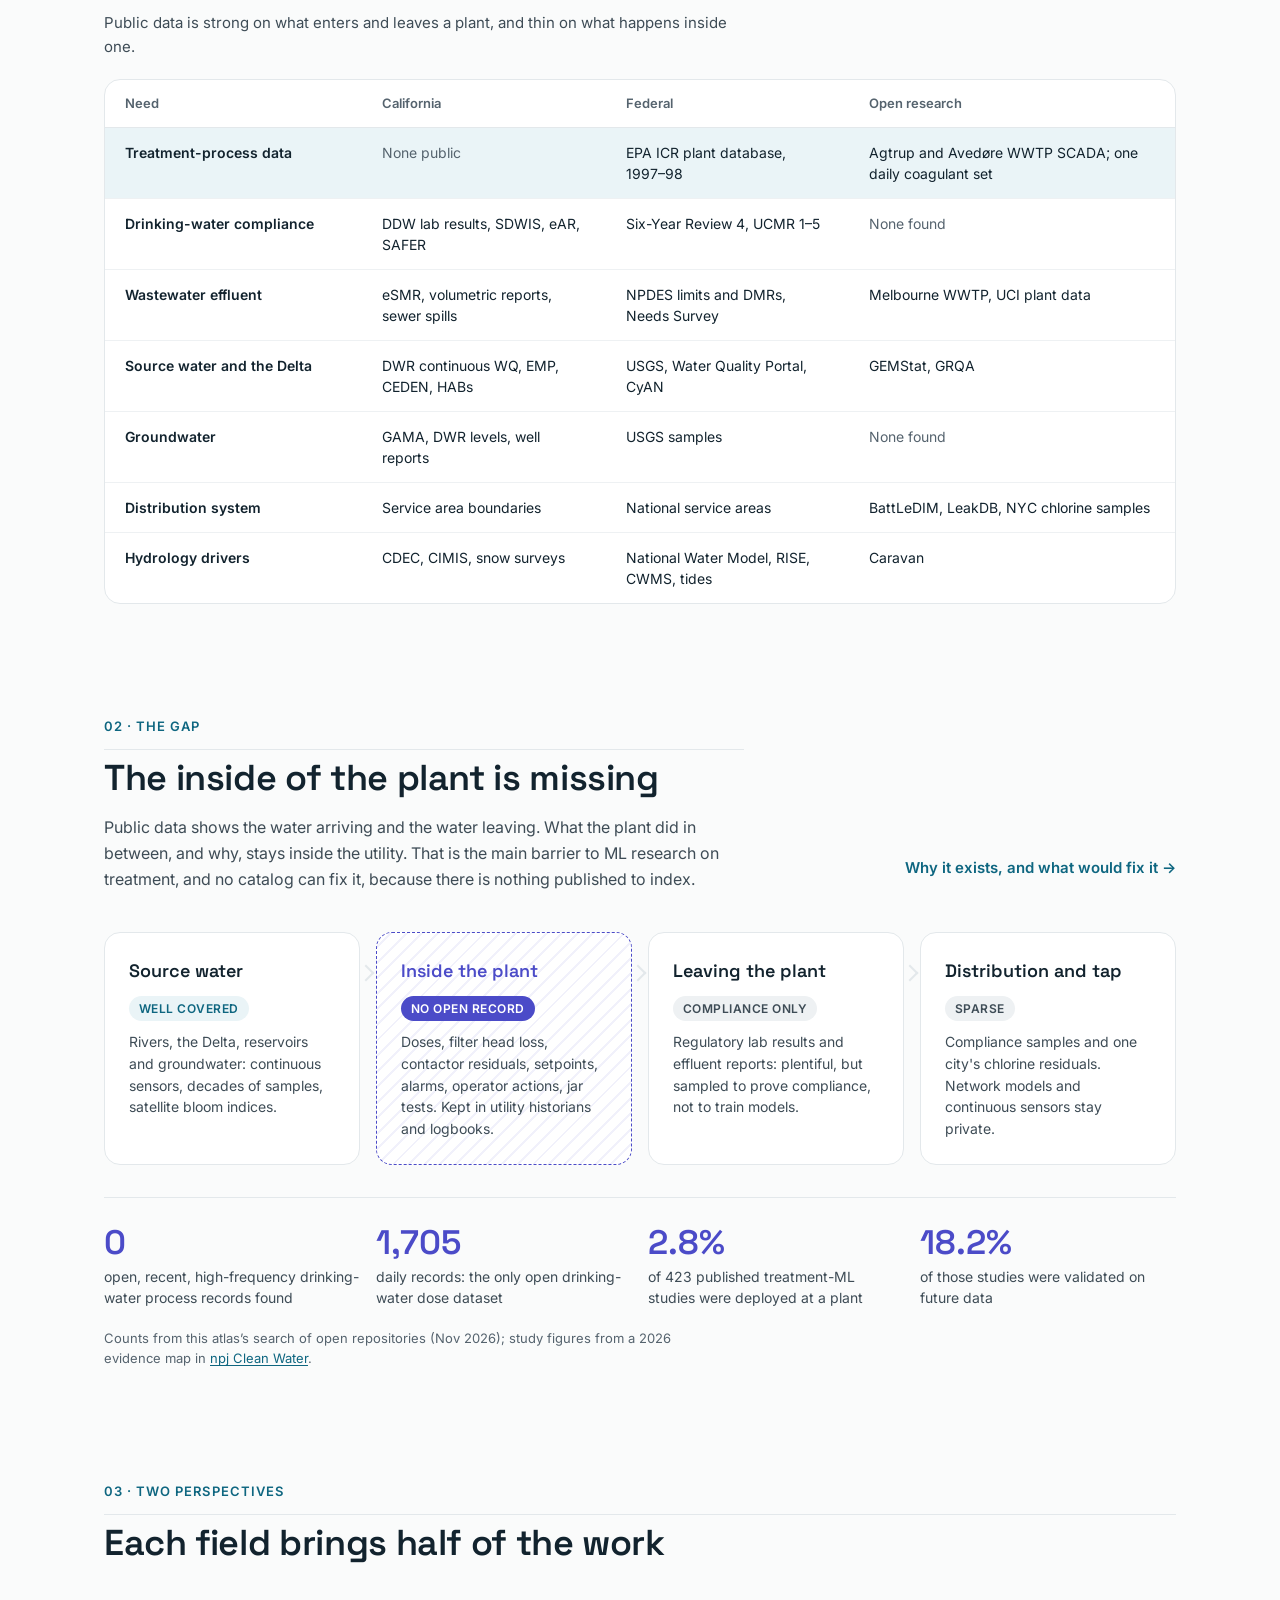
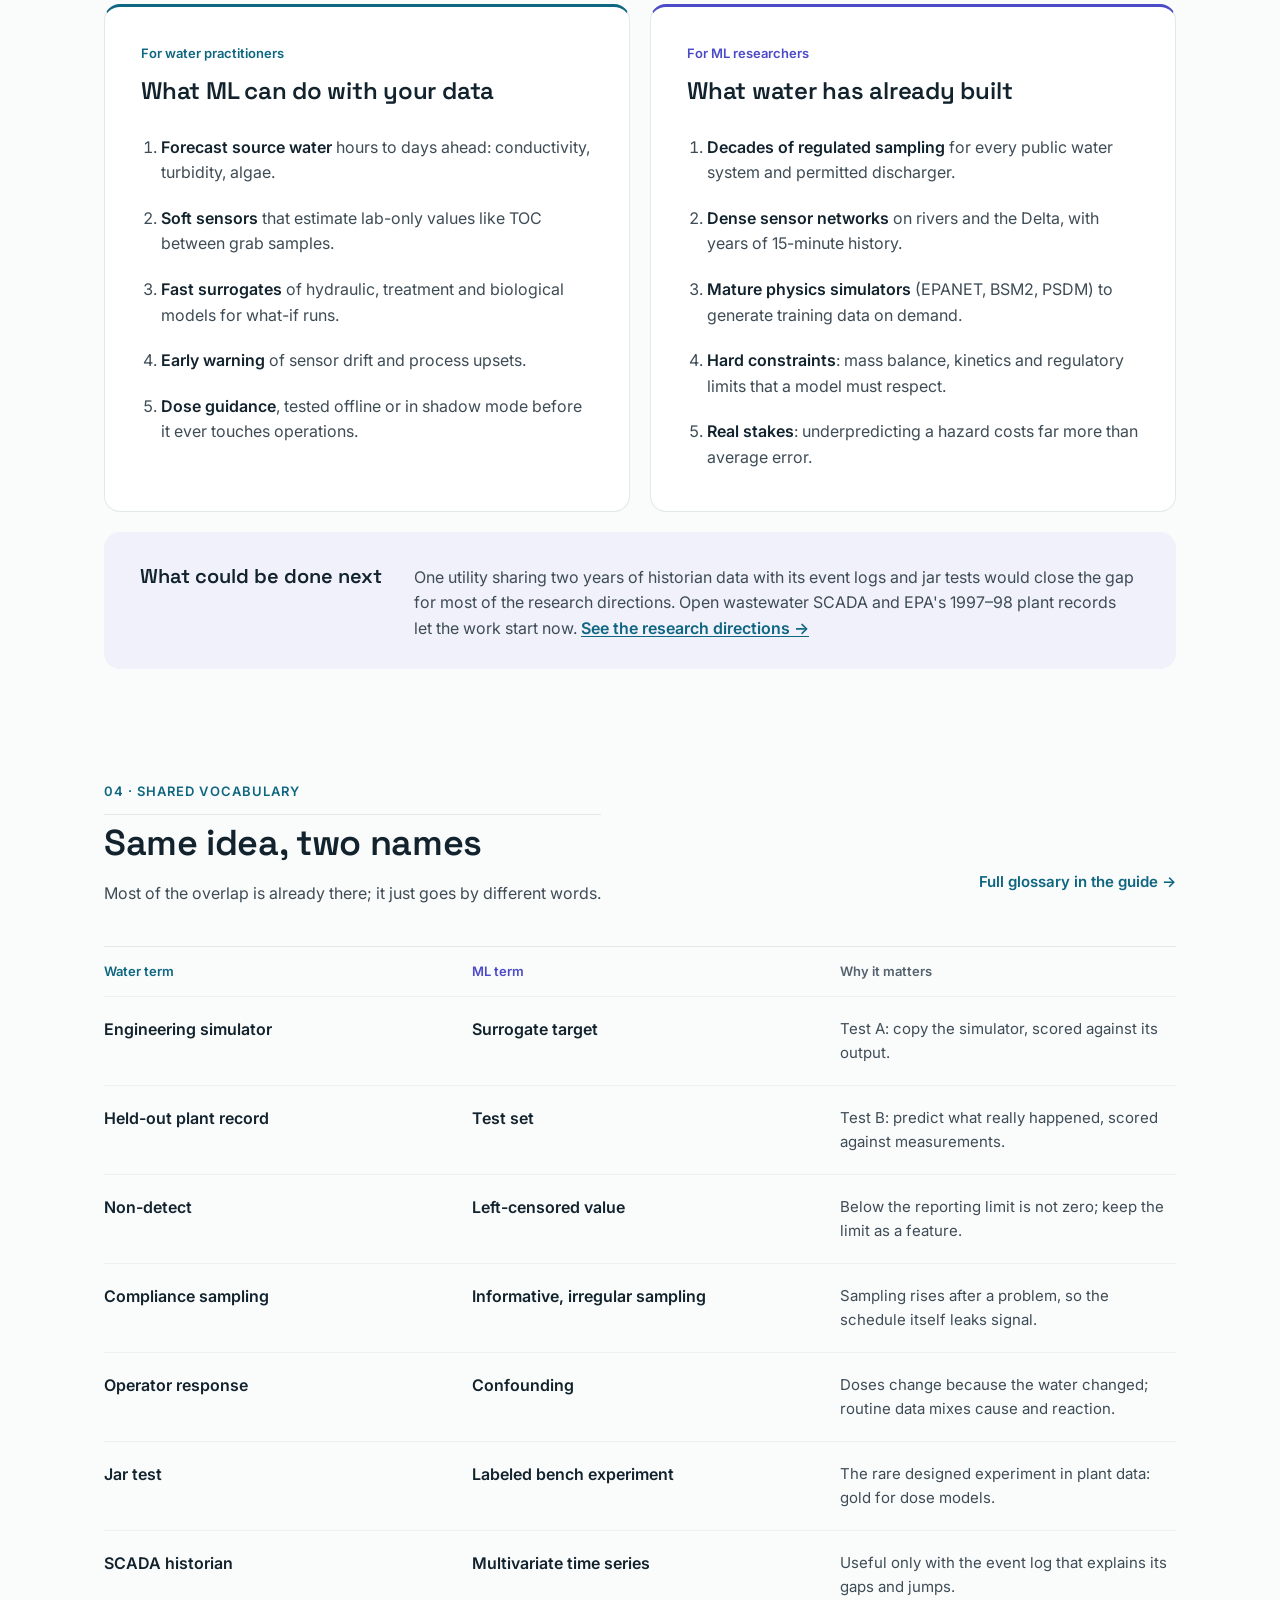
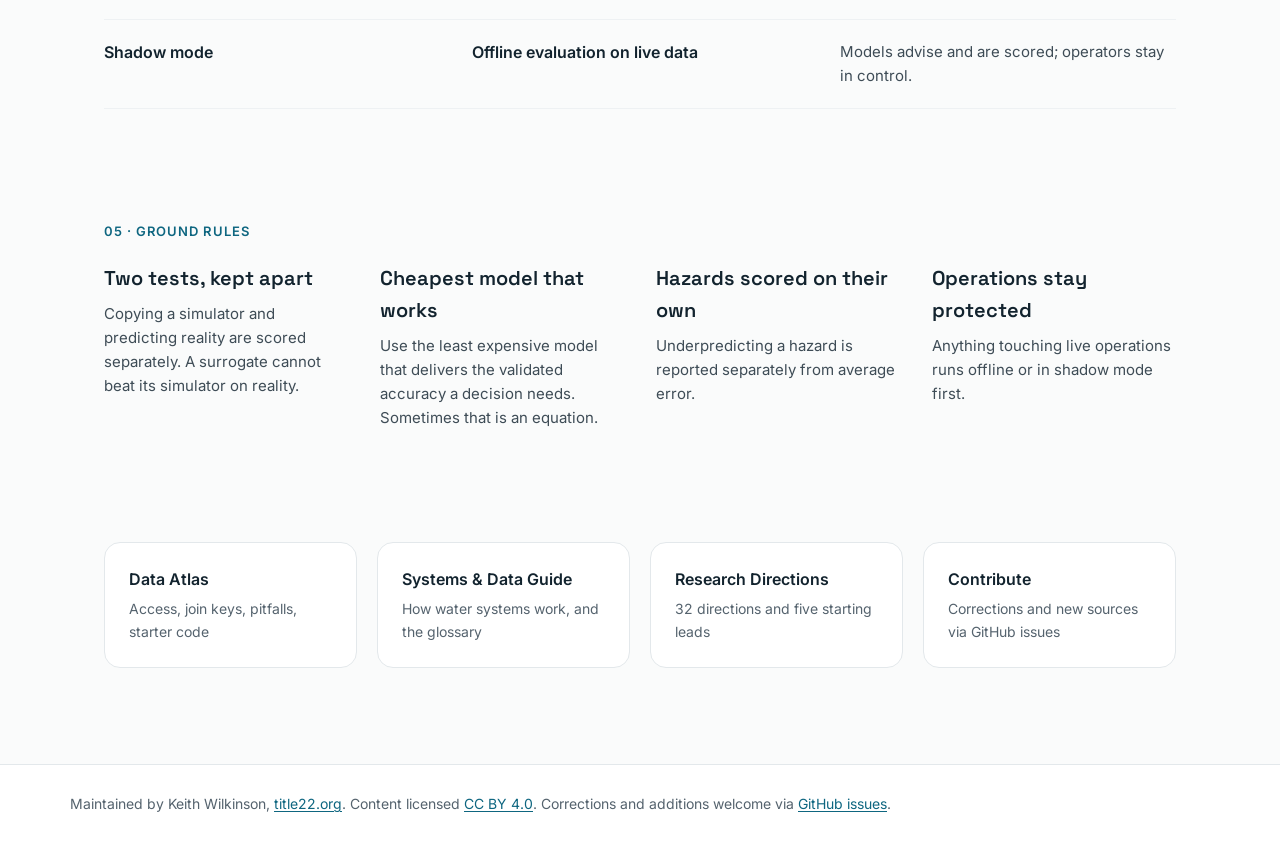
==== commit b7f32116: "Name the treatment-plant data gap and add related catalogs - Atlas: new 'The gap' section (stage tab" ====
--- a/index.html
+++ b/index.html
@@ -64,8 +64,22 @@
   </div>
 </section>
 
+<section class="home-section wrap-narrow" id="gap">
+  <div class="section-head">
+    <div>
+      <p class="eyebrow">02 · The gap</p>
+      <h2>The inside of the plant is missing</h2>
+      <p>Public data shows the water arriving and the water leaving. What the plant did in between, and why, stays inside the utility. That is the main barrier to ML research on treatment, and no catalog can fix it, because there is nothing published to index.</p>
+    </div>
+    <a class="more" href="data-atlas.html#the-gap">Why it exists, and what would fix it &rarr;</a>
+  </div>
+  <div class="pipeline"><div class="stage stage-ok"><span class="stage-name">Source water</span><span class="stage-status">Well covered</span><span class="stage-text">Rivers, the Delta, reservoirs and groundwater: continuous sensors, decades of samples, satellite bloom indices.</span></div><div class="stage stage-gap"><span class="stage-name">Inside the plant</span><span class="stage-status">No open record</span><span class="stage-text">Doses, filter head loss, contactor residuals, setpoints, alarms, operator actions, jar tests. Kept in utility historians and logbooks.</span></div><div class="stage stage-part"><span class="stage-name">Leaving the plant</span><span class="stage-status">Compliance only</span><span class="stage-text">Regulatory lab results and effluent reports: plentiful, but sampled to prove compliance, not to train models.</span></div><div class="stage stage-part"><span class="stage-name">Distribution and tap</span><span class="stage-status">Sparse</span><span class="stage-text">Compliance samples and one city's chlorine residuals. Network models and continuous sensors stay private.</span></div></div>
+  <div class="gap-stats"><div class="gap-stat"><span class="num">0</span><span>open, recent, high-frequency drinking-water process records found</span></div><div class="gap-stat"><span class="num">1,705</span><span>daily records: the only open drinking-water dose dataset</span></div><div class="gap-stat"><span class="num">2.8%</span><span>of 423 published treatment-ML studies were deployed at a plant</span></div><div class="gap-stat"><span class="num">18.2%</span><span>of those studies were validated on future data</span></div></div>
+  <p class="gap-note">Counts from this atlas&rsquo;s search of open repositories (Nov 2026); study figures from a 2026 evidence map in <a href="https://link.springer.com/article/10.1038/s41545-026-00610-6">npj Clean Water</a>.</p>
+</section>
+
 <section class="home-section wrap-narrow">
-  <p class="eyebrow">02 · Two perspectives</p>
+  <p class="eyebrow">03 · Two perspectives</p>
   <h2>Each field brings half of the work</h2>
   <div class="persp-grid">
     <div class="persp persp-water">
@@ -81,14 +95,14 @@
   </div>
   <div class="next-band">
     <p class="next-title">What could be done next</p>
-    <p>The missing piece is recent, high-frequency drinking-water process data: doses, filter head loss and residuals, paired with operator event logs. One utility partnership would unlock most of the research directions; open wastewater SCADA and EPA's 1997–98 plant records let the work start now. <a href="research-directions.html">See the research directions &rarr;</a></p>
+    <p>One utility sharing two years of historian data with its event logs and jar tests would close the gap for most of the research directions. Open wastewater SCADA and EPA's 1997–98 plant records let the work start now. <a href="research-directions.html">See the research directions &rarr;</a></p>
   </div>
 </section>
 
 <section class="home-section wrap-narrow" id="vocabulary">
   <div class="section-head">
     <div>
-      <p class="eyebrow">03 · Shared vocabulary</p>
+      <p class="eyebrow">04 · Shared vocabulary</p>
       <h2>Same idea, two names</h2>
       <p>Most of the overlap is already there; it just goes by different words.</p>
     </div>
@@ -101,7 +115,7 @@
 </section>
 
 <section class="home-section wrap-narrow">
-  <p class="eyebrow">04 · Ground rules</p>
+  <p class="eyebrow">05 · Ground rules</p>
   <div class="rules"><div><p class="rule-title">Two tests, kept apart</p><p>Copying a simulator and predicting reality are scored separately. A surrogate cannot beat its simulator on reality.</p></div><div><p class="rule-title">Cheapest model that works</p><p>Use the least expensive model that delivers the validated accuracy a decision needs. Sometimes that is an equation.</p></div><div><p class="rule-title">Hazards scored on their own</p><p>Underpredicting a hazard is reported separately from average error.</p></div><div><p class="rule-title">Operations stay protected</p><p>Anything touching live operations runs offline or in shadow mode first.</p></div></div>
 </section>
 
--- a/assets/site.css
+++ b/assets/site.css
@@ -218,3 +218,28 @@
   .persp { padding: 28px; }
   .next-band { padding: 24px; }
 }
+
+/* The gap: pipeline strip */
+.pipeline { margin-top: 40px; display: grid; grid-template-columns: repeat(4, 1fr); gap: 16px; }
+.stage { position: relative; padding: 24px; border-radius: 16px; background: var(--surface); border: 1px solid var(--border); display: flex; flex-direction: column; gap: 10px; }
+.stage:not(:last-child)::after { content: ""; position: absolute; top: 34px; right: -13px; width: 10px; height: 10px; border-top: 2px solid var(--border); border-right: 2px solid var(--border); transform: rotate(45deg); }
+.stage-name { font-family: var(--font-head); font-weight: 600; font-size: 18px; }
+.stage-status { align-self: flex-start; font-size: 12px; font-weight: 600; letter-spacing: 0.04em; text-transform: uppercase; padding: 3px 10px; border-radius: 999px; }
+.stage-ok .stage-status { background: var(--water-soft); color: var(--water); }
+.stage-part .stage-status { background: var(--border-soft, #eef1f3); color: var(--text-2); }
+.stage-text { font-size: 14px; line-height: 1.55; color: var(--text-2); }
+.stage-gap { background: repeating-linear-gradient(135deg, transparent 0 9px, var(--ml-soft) 9px 11px), var(--surface); border: 1.5px dashed var(--ml); }
+.stage-gap .stage-name { color: var(--ml); }
+.stage-gap .stage-status { background: var(--ml); color: #fff; }
+.gap-stats { margin-top: 32px; display: grid; grid-template-columns: repeat(4, 1fr); gap: 16px; border-top: 1px solid var(--border); padding-top: 28px; }
+.gap-stat { display: flex; flex-direction: column; gap: 6px; font-size: 14px; line-height: 1.5; color: var(--text-2); }
+.gap-stat .num { font-family: var(--font-head); font-weight: 600; font-size: 34px; line-height: 1; color: var(--ml); }
+.gap-note { margin: 20px 0 0; font-size: 13px; color: var(--muted); }
+@media (max-width: 900px) {
+  .pipeline, .gap-stats { grid-template-columns: 1fr 1fr; }
+  .stage:nth-child(2)::after { display: none; }
+}
+@media (max-width: 560px) {
+  .pipeline, .gap-stats { grid-template-columns: 1fr; }
+  .stage::after { display: none; }
+}
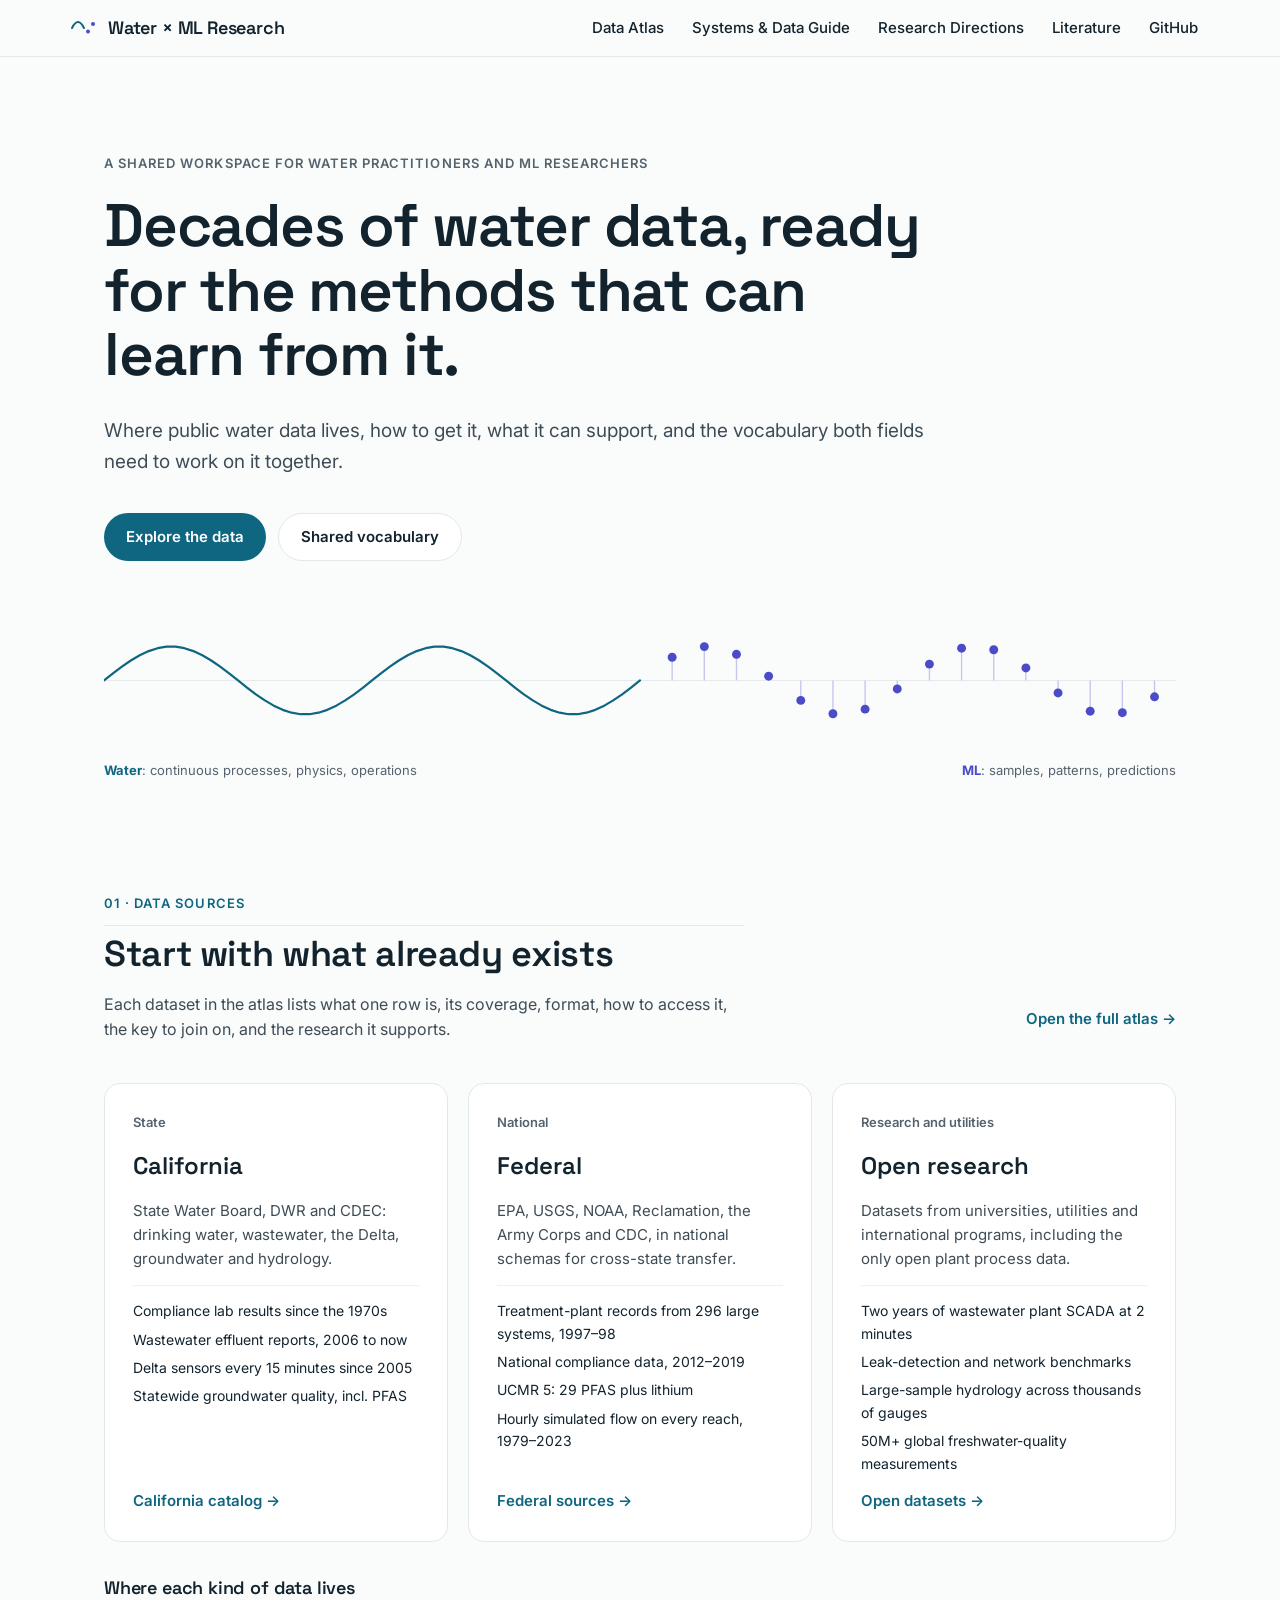
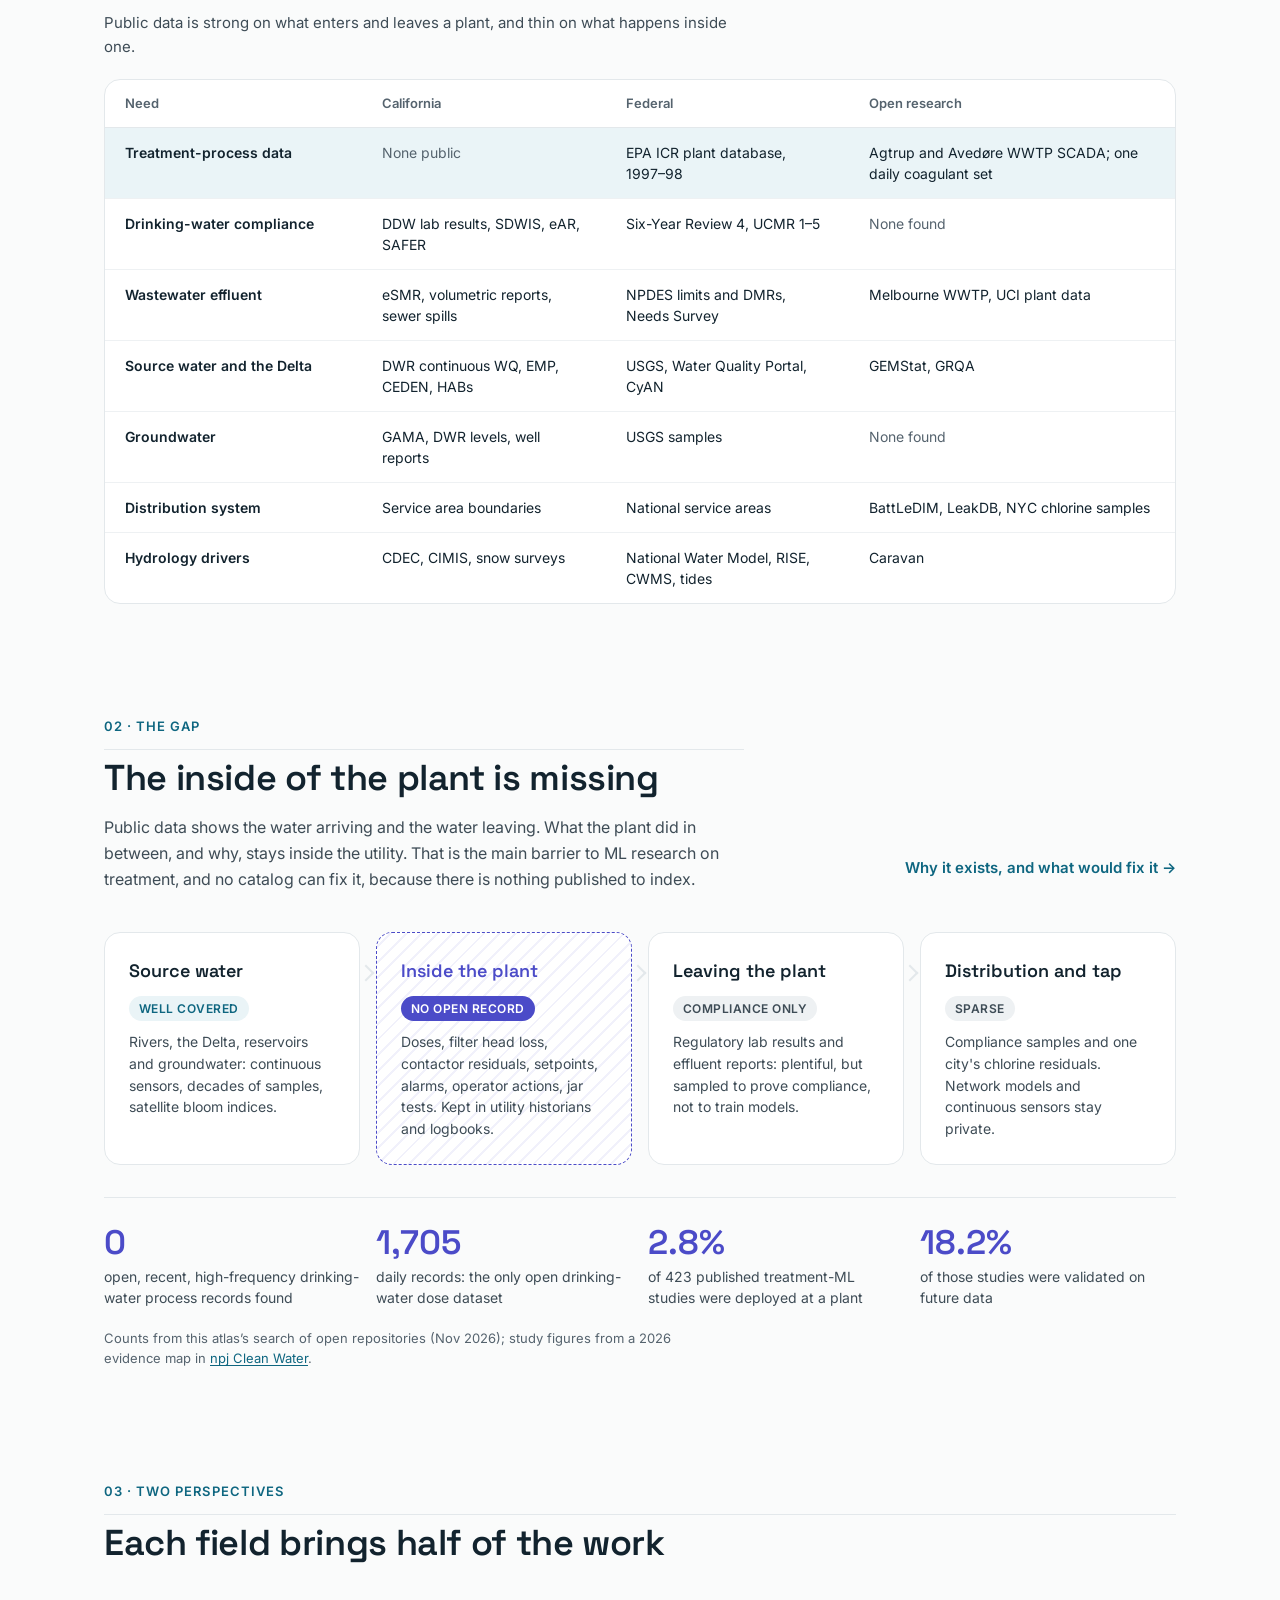
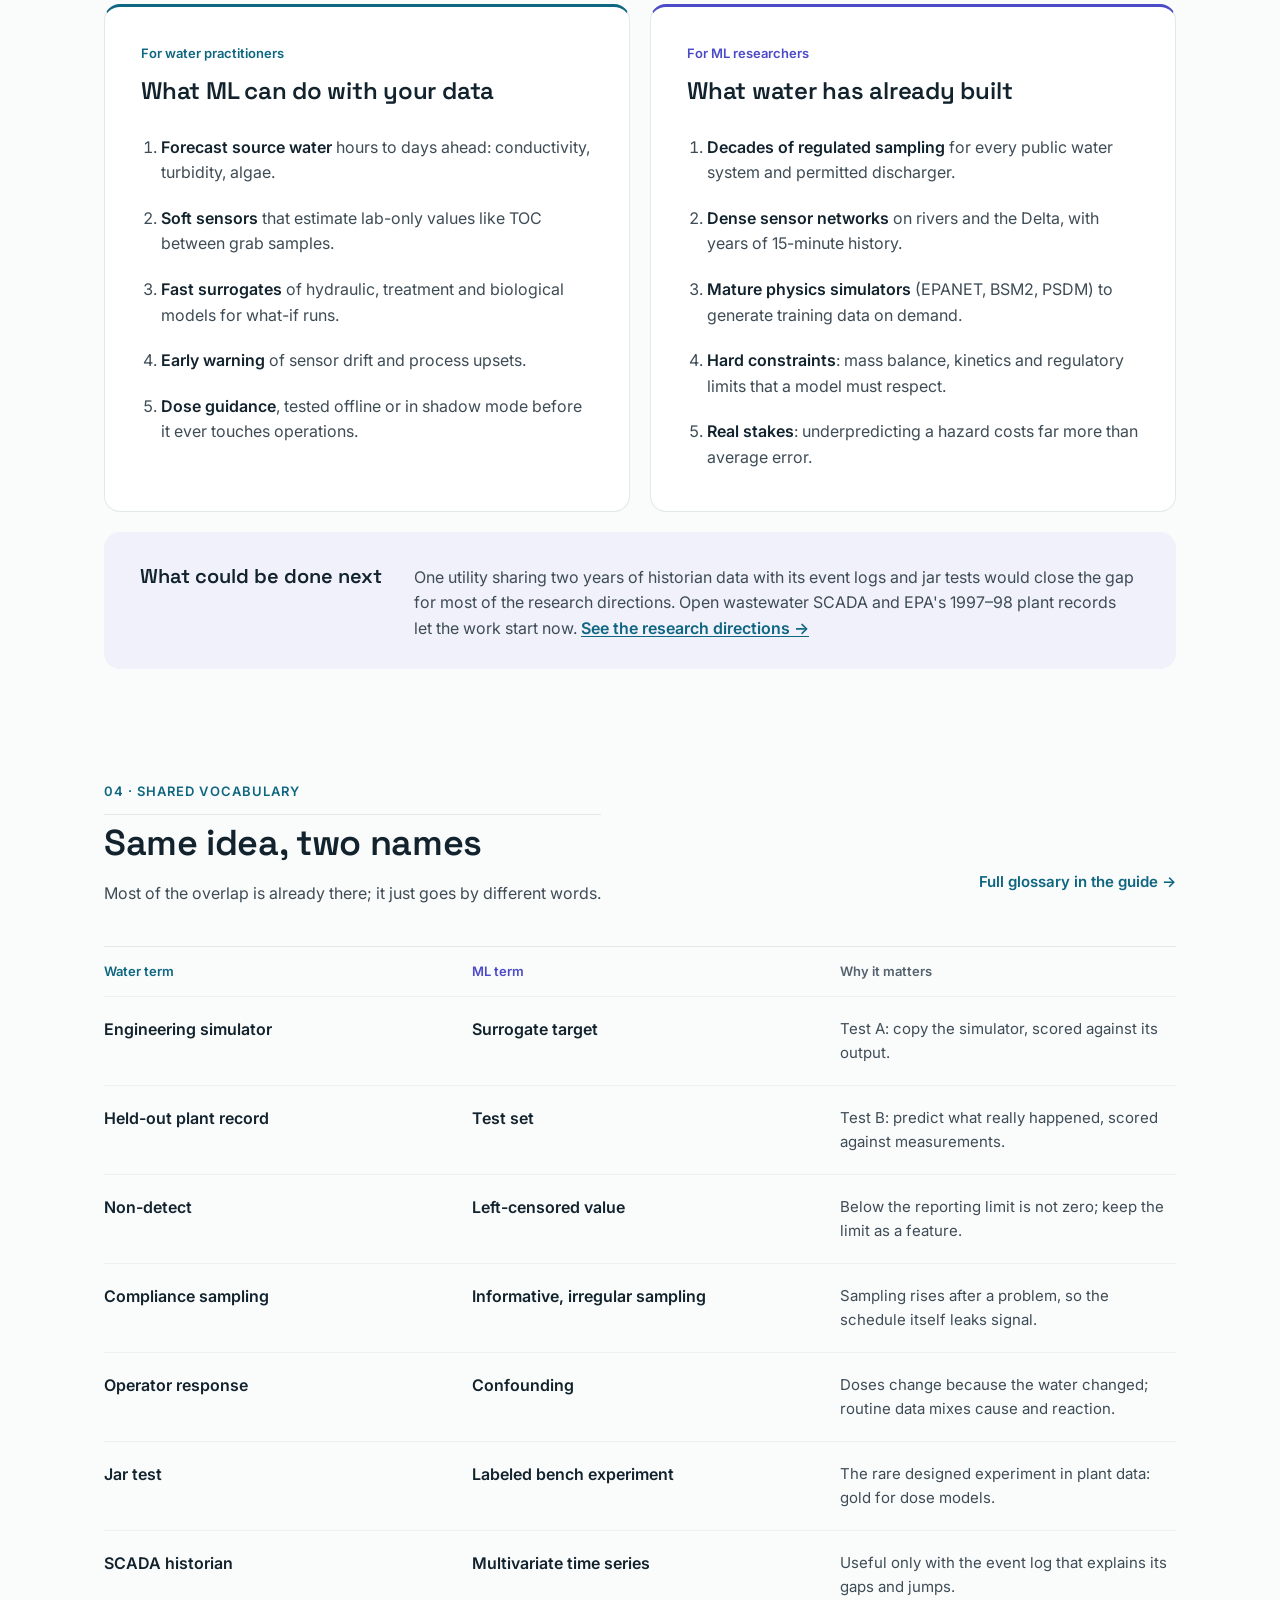
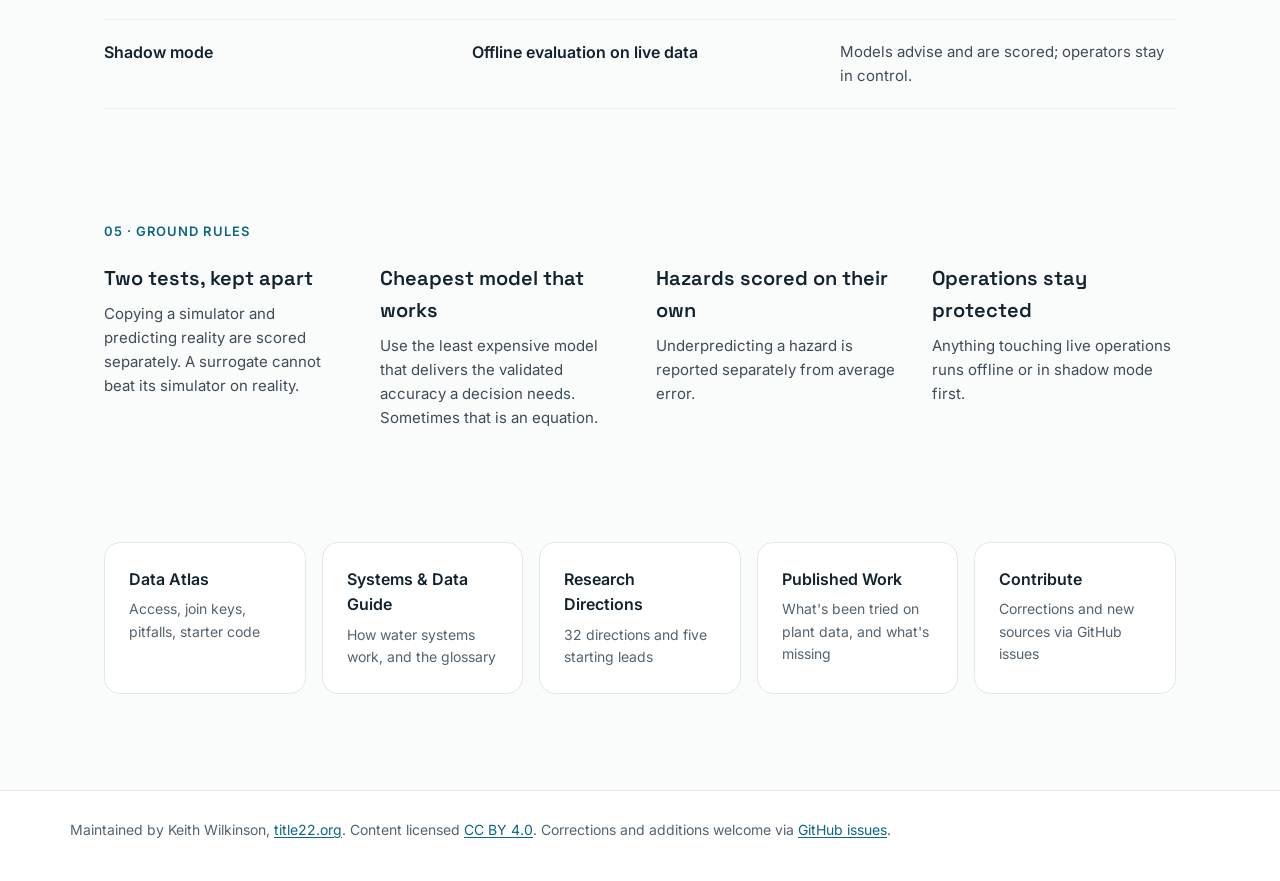
==== commit ad00639a: "Add Published Work literature page Evidence on the data gap, reviews, full-scale drinking-water and " ====
--- a/index.html
+++ b/index.html
@@ -14,7 +14,7 @@
 <header class="site-header">
   <div class="wrap header-row">
     <a class="brand" href="index.html"><svg width="28" height="28" viewBox="0 0 28 28" aria-hidden="true"><path d="M2 14 C6 6, 10 6, 14 14" fill="none" stroke="var(--water)" stroke-width="2" stroke-linecap="round"/><circle cx="18" cy="17.5" r="2" fill="var(--ml)"/><circle cx="23" cy="10" r="2" fill="var(--ml)"/></svg><span>Water × ML Research</span></a>
-    <nav class="nav" aria-label="Main"><a href="data-atlas.html">Data Atlas</a><a href="water-data-guide.html">Systems & Data Guide</a><a href="research-directions.html">Research Directions</a><a href="https://github.com/boxwrench/water-ml-research">GitHub</a></nav>
+    <nav class="nav" aria-label="Main"><a href="data-atlas.html">Data Atlas</a><a href="water-data-guide.html">Systems & Data Guide</a><a href="research-directions.html">Research Directions</a><a href="literature.html">Literature</a><a href="https://github.com/boxwrench/water-ml-research">GitHub</a></nav>
   </div>
 </header>
 <div class="wrap layout home">
@@ -120,7 +120,7 @@
 </section>
 
 <section class="home-section home-last wrap-narrow">
-  <div class="resource-grid"><a class="resource" href="data-atlas.html"><span class="resource-title">Data Atlas</span><span>Access, join keys, pitfalls, starter code</span></a><a class="resource" href="water-data-guide.html"><span class="resource-title">Systems &amp; Data Guide</span><span>How water systems work, and the glossary</span></a><a class="resource" href="research-directions.html"><span class="resource-title">Research Directions</span><span>32 directions and five starting leads</span></a><a class="resource" href="https://github.com/boxwrench/water-ml-research/issues"><span class="resource-title">Contribute</span><span>Corrections and new sources via GitHub issues</span></a></div>
+  <div class="resource-grid"><a class="resource" href="data-atlas.html"><span class="resource-title">Data Atlas</span><span>Access, join keys, pitfalls, starter code</span></a><a class="resource" href="water-data-guide.html"><span class="resource-title">Systems &amp; Data Guide</span><span>How water systems work, and the glossary</span></a><a class="resource" href="research-directions.html"><span class="resource-title">Research Directions</span><span>32 directions and five starting leads</span></a><a class="resource" href="literature.html"><span class="resource-title">Published Work</span><span>What's been tried on plant data, and what's missing</span></a><a class="resource" href="https://github.com/boxwrench/water-ml-research/issues"><span class="resource-title">Contribute</span><span>Corrections and new sources via GitHub issues</span></a></div>
 </section>
 
 </main>
--- a/assets/site.css
+++ b/assets/site.css
@@ -198,7 +198,7 @@
 .rules p { margin: 8px 0 0; color: var(--text-2); font-size: 15px; }
 .rules .rule-title { margin: 0; font-family: var(--font-head); font-weight: 600; font-size: 20px; color: var(--text); }
 
-.resource-grid { display: grid; grid-template-columns: repeat(auto-fit, minmax(240px, 1fr)); gap: 20px; }
+.resource-grid { display: grid; grid-template-columns: repeat(auto-fit, minmax(180px, 1fr)); gap: 16px; }
 .resource { display: flex; flex-direction: column; gap: 6px; padding: 24px; border-radius: 16px; border: 1px solid var(--border); background: var(--surface); color: var(--muted); font-size: 14px; text-decoration: none; }
 .resource:hover { border-color: var(--water); color: var(--muted); }
 .resource-title { color: var(--text); font-weight: 600; font-size: 16px; }
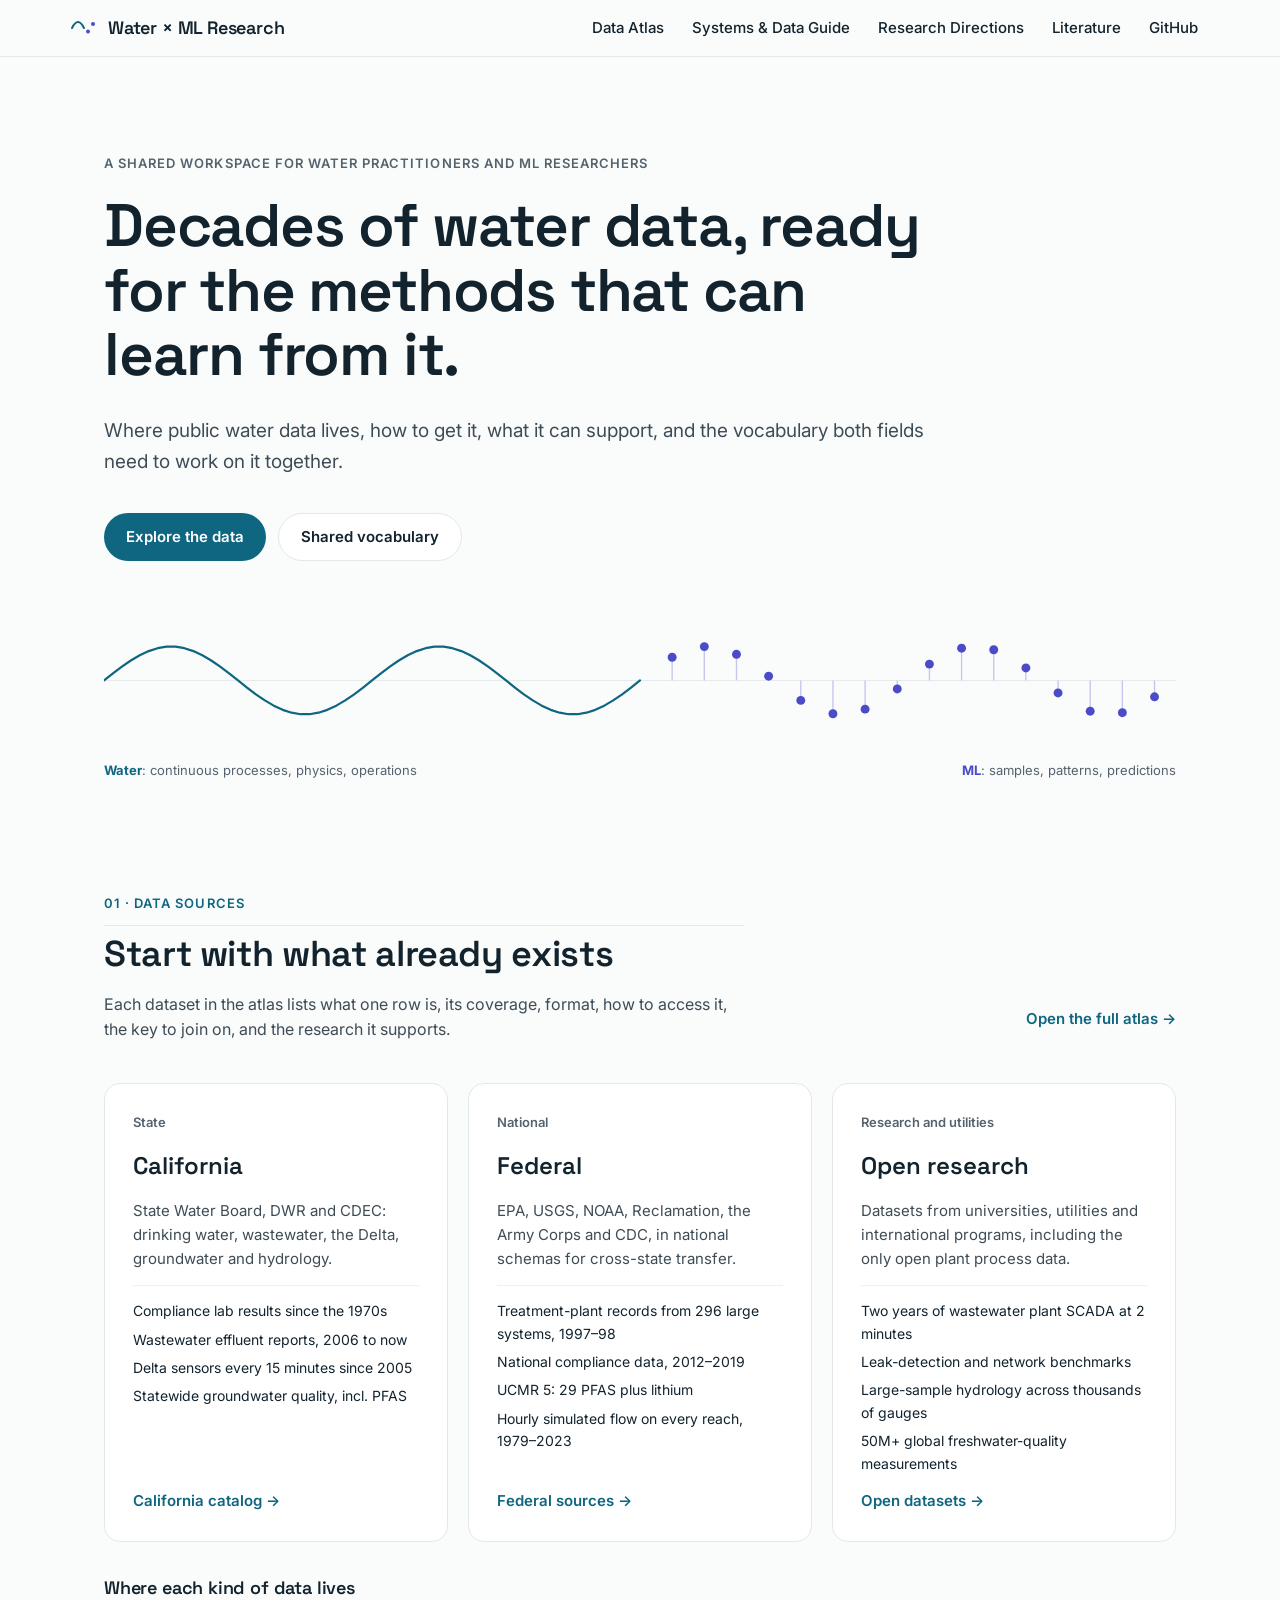
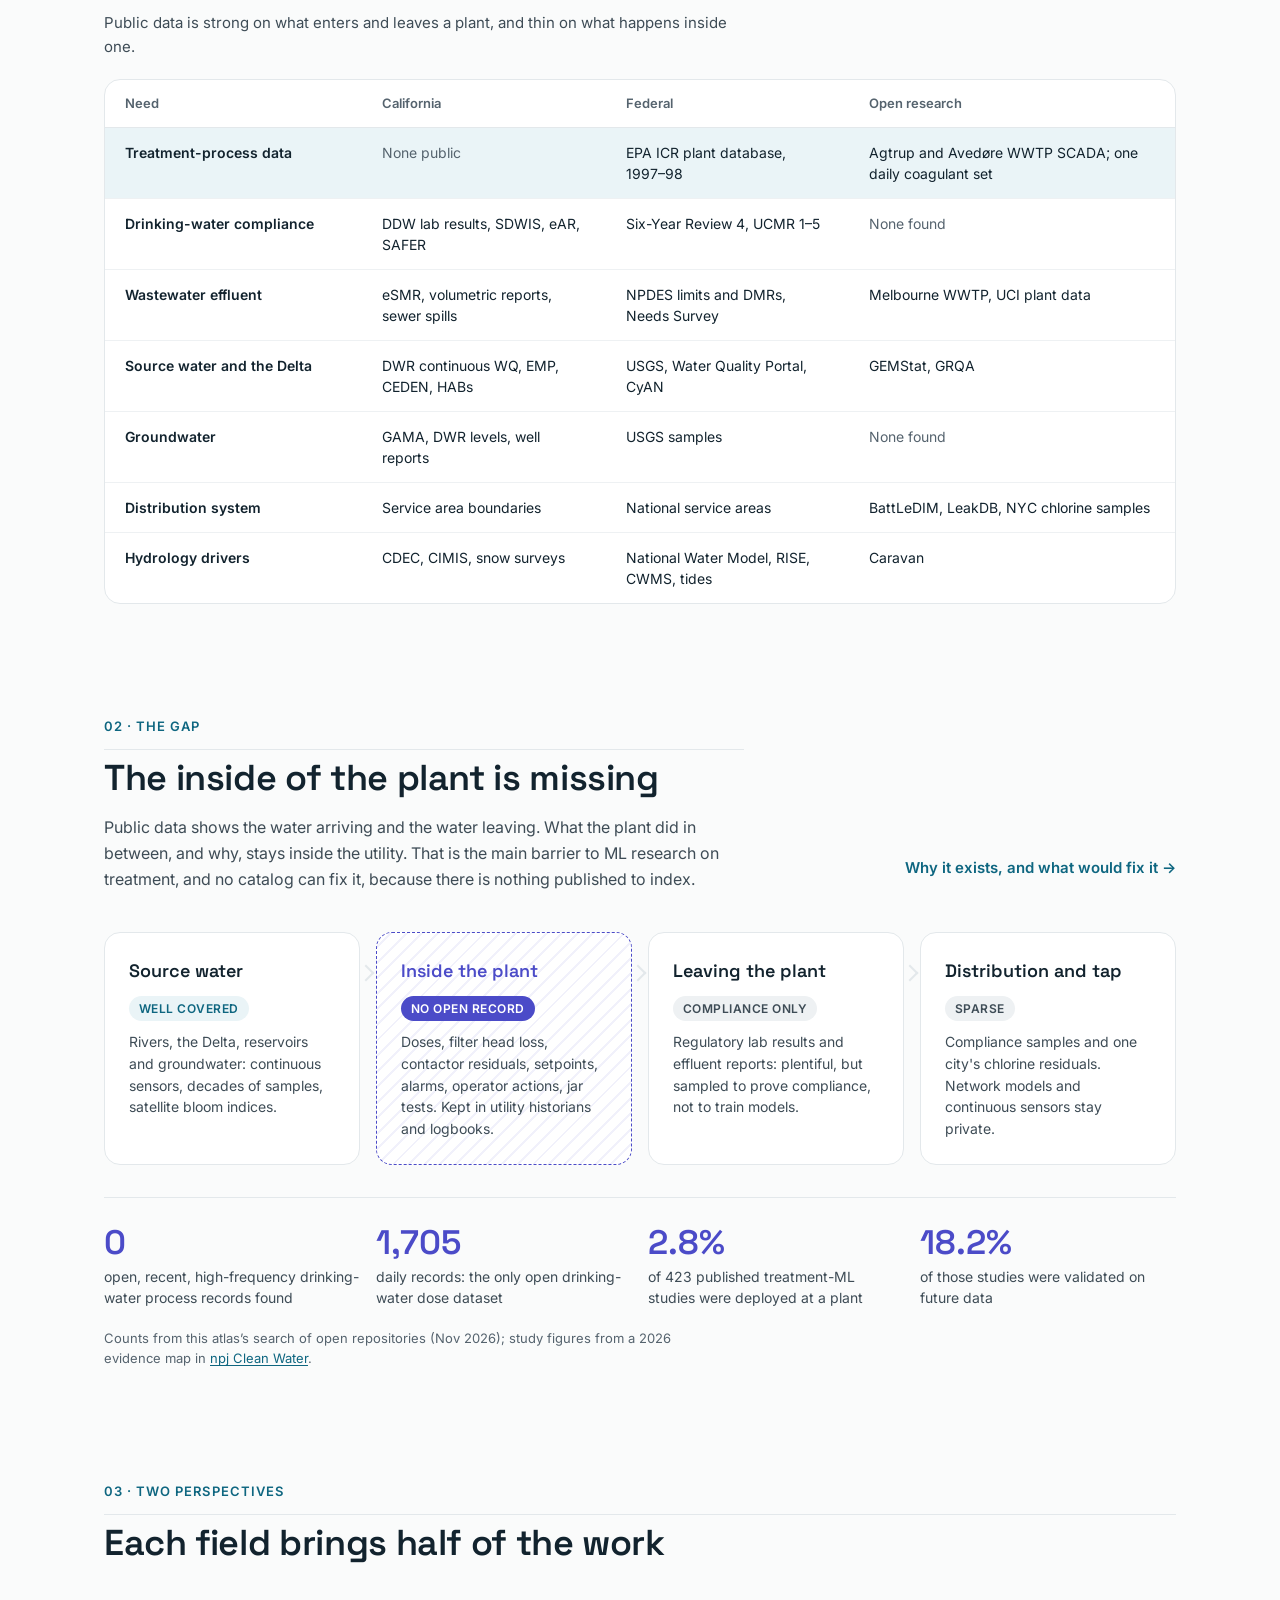
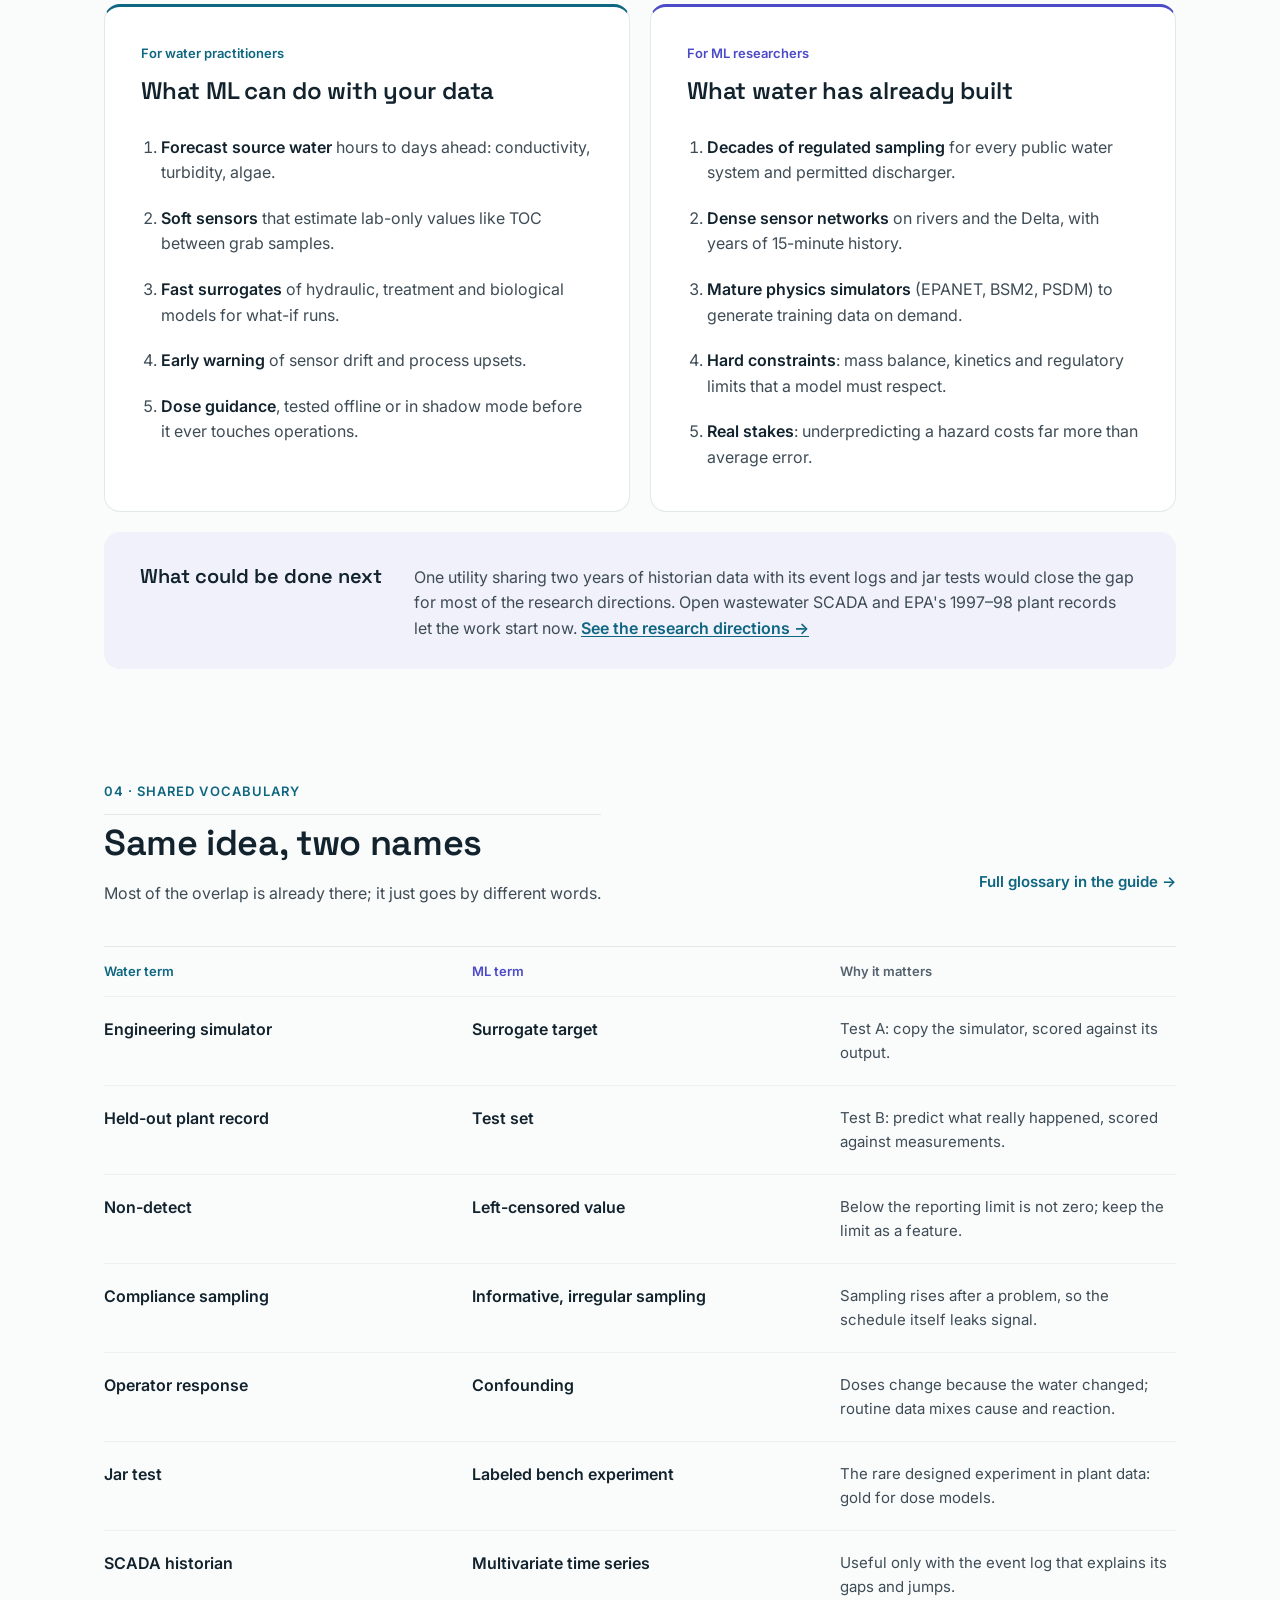
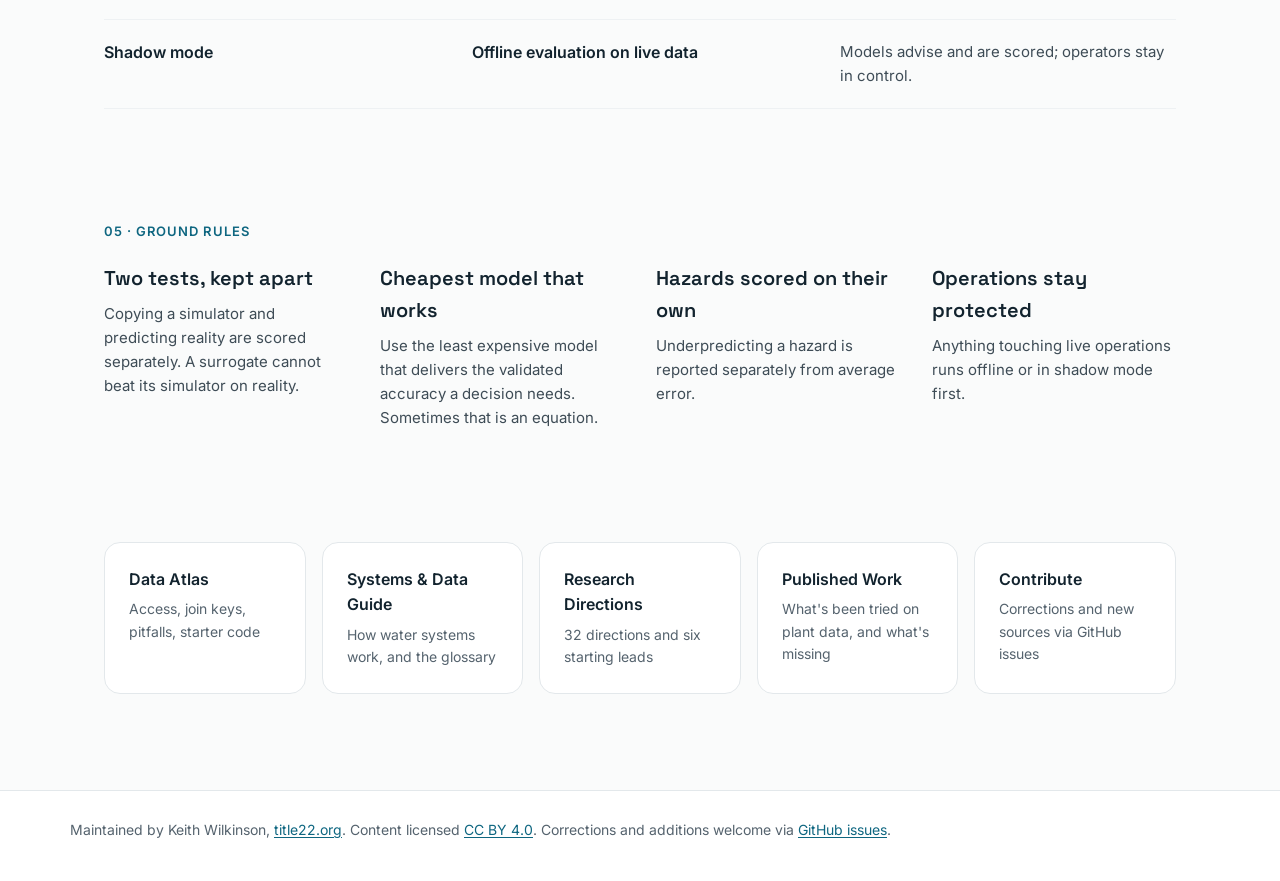
==== commit 8882b342: "Add Lead 6: benchmark for AI agents on water data, with DWR open science Partner context (Lucy Andre" ====
--- a/index.html
+++ b/index.html
@@ -120,7 +120,7 @@
 </section>
 
 <section class="home-section home-last wrap-narrow">
-  <div class="resource-grid"><a class="resource" href="data-atlas.html"><span class="resource-title">Data Atlas</span><span>Access, join keys, pitfalls, starter code</span></a><a class="resource" href="water-data-guide.html"><span class="resource-title">Systems &amp; Data Guide</span><span>How water systems work, and the glossary</span></a><a class="resource" href="research-directions.html"><span class="resource-title">Research Directions</span><span>32 directions and five starting leads</span></a><a class="resource" href="literature.html"><span class="resource-title">Published Work</span><span>What's been tried on plant data, and what's missing</span></a><a class="resource" href="https://github.com/boxwrench/water-ml-research/issues"><span class="resource-title">Contribute</span><span>Corrections and new sources via GitHub issues</span></a></div>
+  <div class="resource-grid"><a class="resource" href="data-atlas.html"><span class="resource-title">Data Atlas</span><span>Access, join keys, pitfalls, starter code</span></a><a class="resource" href="water-data-guide.html"><span class="resource-title">Systems &amp; Data Guide</span><span>How water systems work, and the glossary</span></a><a class="resource" href="research-directions.html"><span class="resource-title">Research Directions</span><span>32 directions and six starting leads</span></a><a class="resource" href="literature.html"><span class="resource-title">Published Work</span><span>What's been tried on plant data, and what's missing</span></a><a class="resource" href="https://github.com/boxwrench/water-ml-research/issues"><span class="resource-title">Contribute</span><span>Corrections and new sources via GitHub issues</span></a></div>
 </section>
 
 </main>
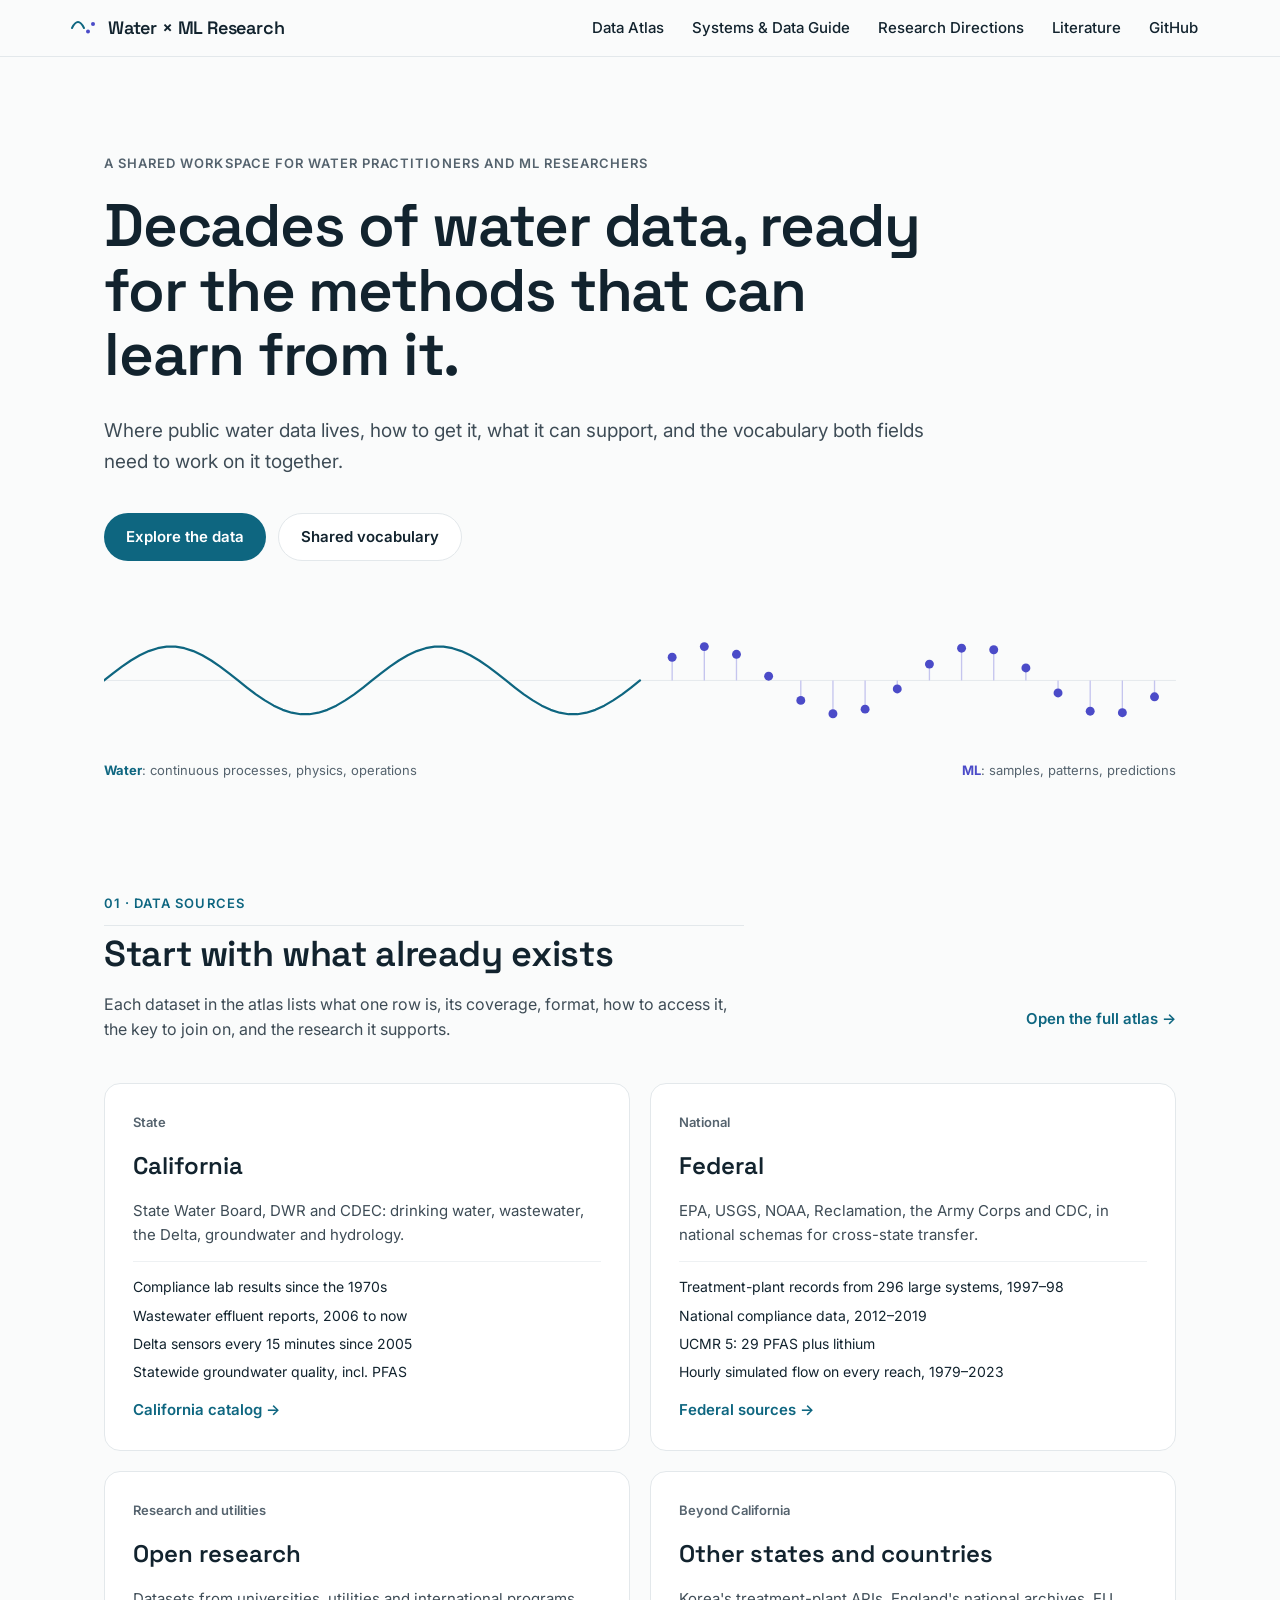
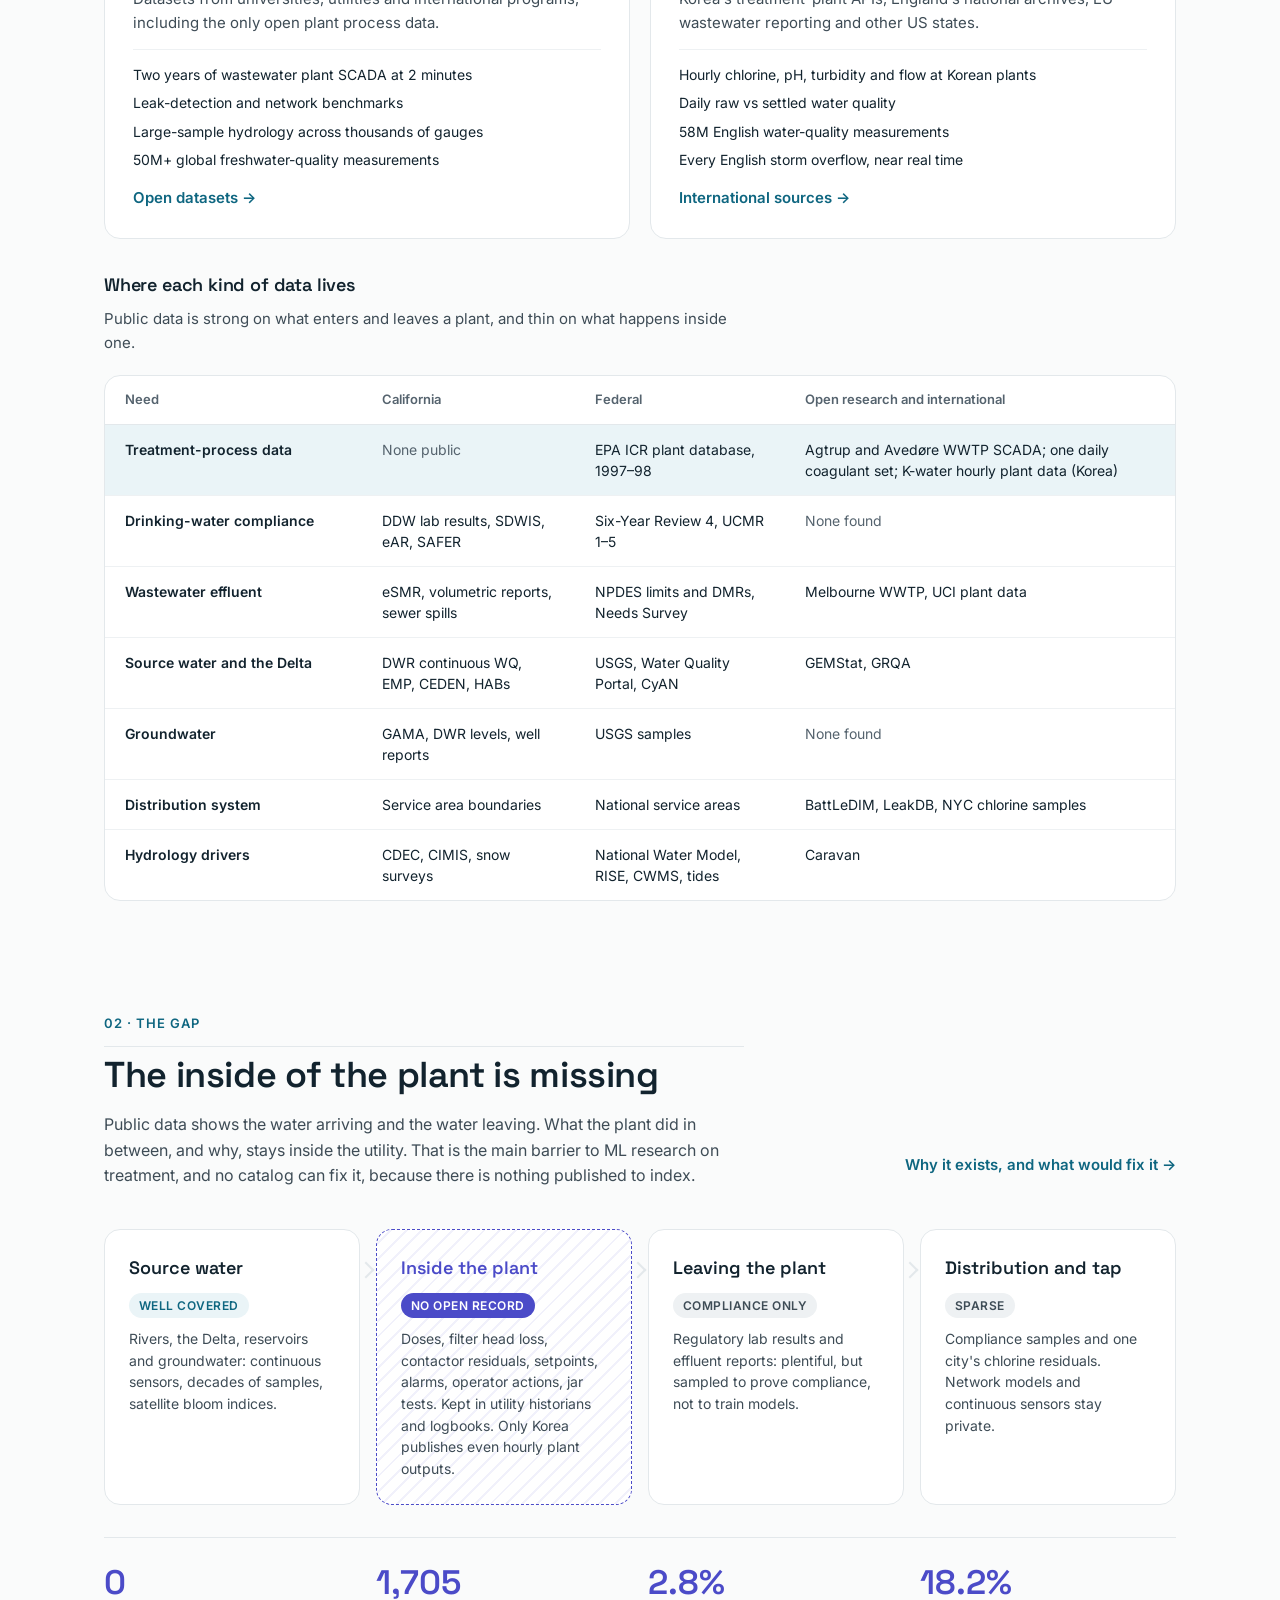
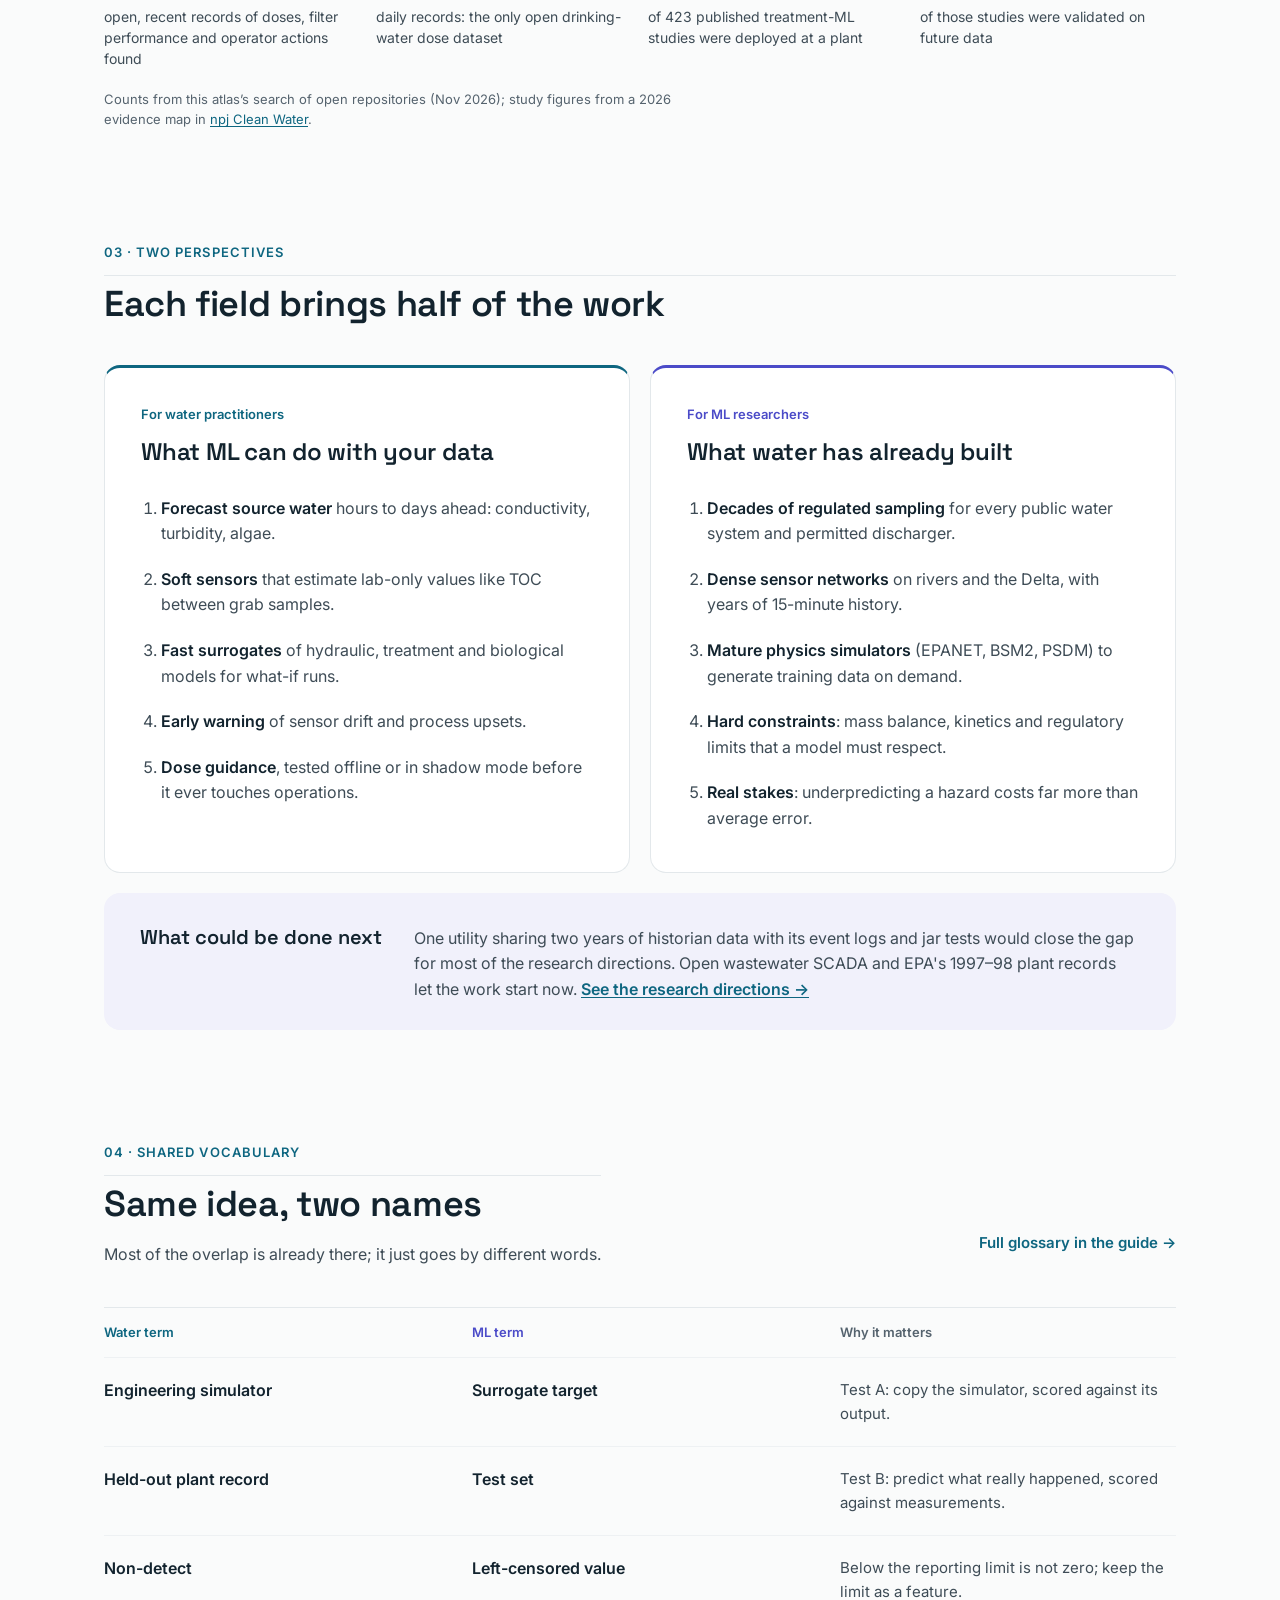
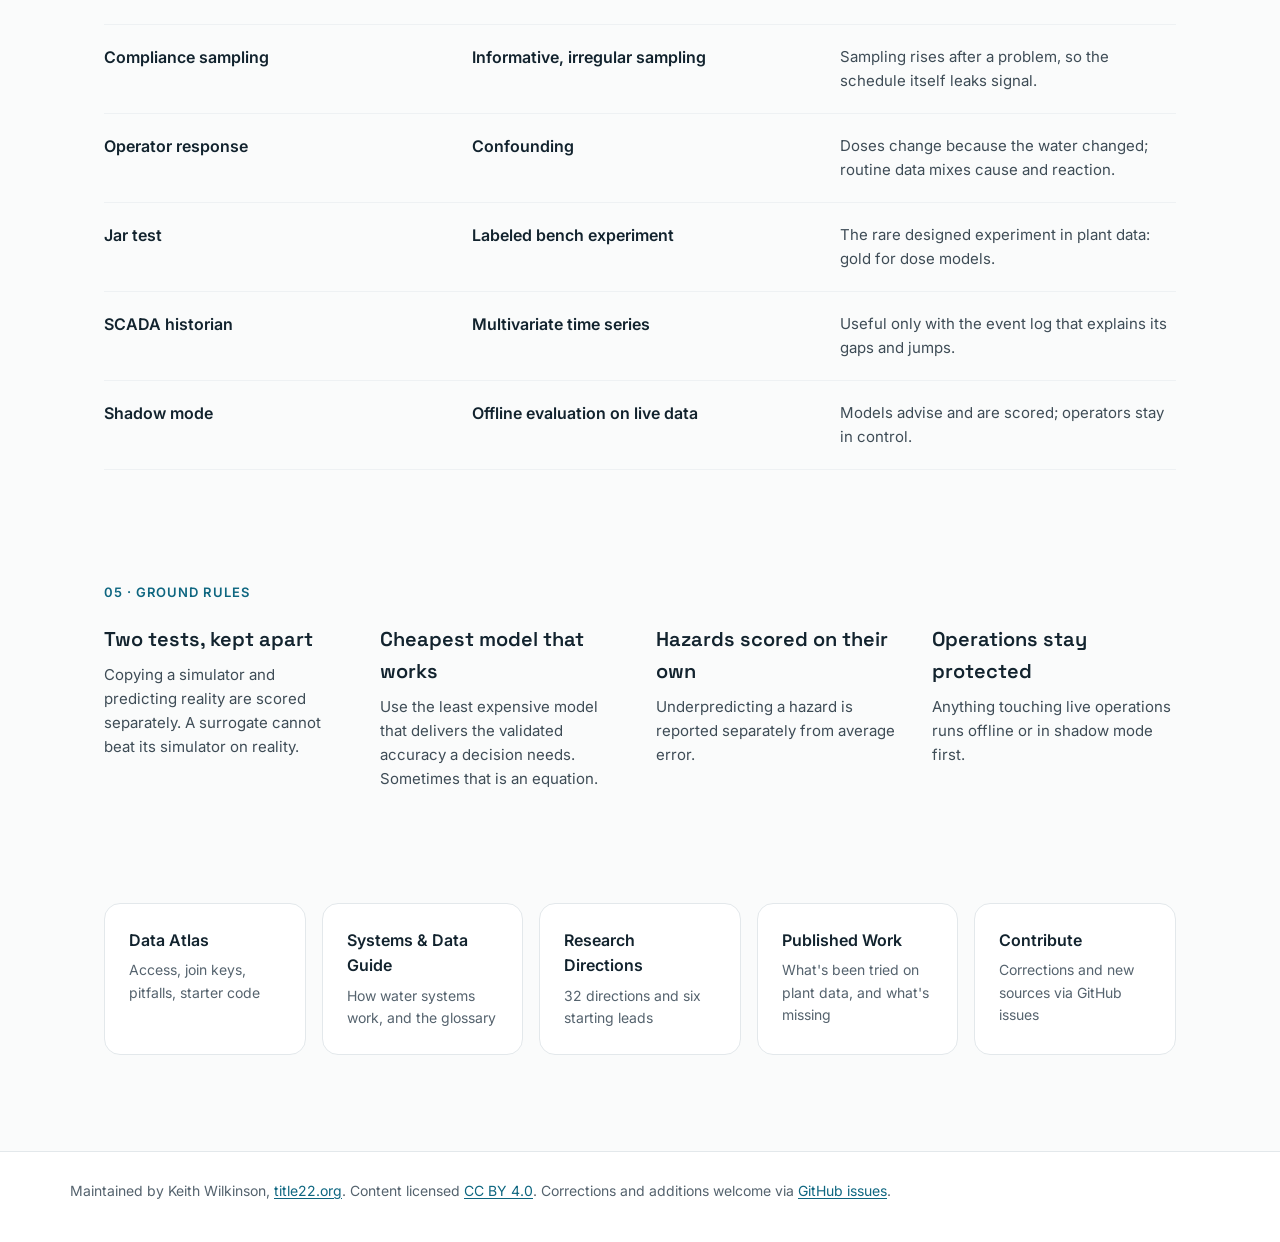
==== commit 391d1efc: "Add atlas page for other states and countries South Korea's K-water treatment-plant APIs, England's " ====
--- a/index.html
+++ b/index.html
@@ -53,13 +53,13 @@
     </div>
     <a class="more" href="data-atlas.html">Open the full atlas &rarr;</a>
   </div>
-  <div class="source-grid"><a class="source-card" href="data-atlas.html"><span class="kicker">State</span><span class="card-title">California</span><span class="card-text">State Water Board, DWR and CDEC: drinking water, wastewater, the Delta, groundwater and hydrology.</span><span class="card-list"><span>Compliance lab results since the 1970s</span><span>Wastewater effluent reports, 2006 to now</span><span>Delta sensors every 15 minutes since 2005</span><span>Statewide groundwater quality, incl. PFAS</span></span><span class="card-link">California catalog &rarr;</span></a><a class="source-card" href="data-atlas-federal.html"><span class="kicker">National</span><span class="card-title">Federal</span><span class="card-text">EPA, USGS, NOAA, Reclamation, the Army Corps and CDC, in national schemas for cross-state transfer.</span><span class="card-list"><span>Treatment-plant records from 296 large systems, 1997–98</span><span>National compliance data, 2012–2019</span><span>UCMR 5: 29 PFAS plus lithium</span><span>Hourly simulated flow on every reach, 1979–2023</span></span><span class="card-link">Federal sources &rarr;</span></a><a class="source-card" href="data-atlas-open.html"><span class="kicker">Research and utilities</span><span class="card-title">Open research</span><span class="card-text">Datasets from universities, utilities and international programs, including the only open plant process data.</span><span class="card-list"><span>Two years of wastewater plant SCADA at 2 minutes</span><span>Leak-detection and network benchmarks</span><span>Large-sample hydrology across thousands of gauges</span><span>50M+ global freshwater-quality measurements</span></span><span class="card-link">Open datasets &rarr;</span></a></div>
+  <div class="source-grid"><a class="source-card" href="data-atlas.html"><span class="kicker">State</span><span class="card-title">California</span><span class="card-text">State Water Board, DWR and CDEC: drinking water, wastewater, the Delta, groundwater and hydrology.</span><span class="card-list"><span>Compliance lab results since the 1970s</span><span>Wastewater effluent reports, 2006 to now</span><span>Delta sensors every 15 minutes since 2005</span><span>Statewide groundwater quality, incl. PFAS</span></span><span class="card-link">California catalog &rarr;</span></a><a class="source-card" href="data-atlas-federal.html"><span class="kicker">National</span><span class="card-title">Federal</span><span class="card-text">EPA, USGS, NOAA, Reclamation, the Army Corps and CDC, in national schemas for cross-state transfer.</span><span class="card-list"><span>Treatment-plant records from 296 large systems, 1997–98</span><span>National compliance data, 2012–2019</span><span>UCMR 5: 29 PFAS plus lithium</span><span>Hourly simulated flow on every reach, 1979–2023</span></span><span class="card-link">Federal sources &rarr;</span></a><a class="source-card" href="data-atlas-open.html"><span class="kicker">Research and utilities</span><span class="card-title">Open research</span><span class="card-text">Datasets from universities, utilities and international programs, including the only open plant process data.</span><span class="card-list"><span>Two years of wastewater plant SCADA at 2 minutes</span><span>Leak-detection and network benchmarks</span><span>Large-sample hydrology across thousands of gauges</span><span>50M+ global freshwater-quality measurements</span></span><span class="card-link">Open datasets &rarr;</span></a><a class="source-card" href="data-atlas-international.html"><span class="kicker">Beyond California</span><span class="card-title">Other states and countries</span><span class="card-text">Korea's treatment-plant APIs, England's national archives, EU wastewater reporting and other US states.</span><span class="card-list"><span>Hourly chlorine, pH, turbidity and flow at Korean plants</span><span>Daily raw vs settled water quality</span><span>58M English water-quality measurements</span><span>Every English storm overflow, near real time</span></span><span class="card-link">International sources &rarr;</span></a></div>
   <h3 class="glance-title">Where each kind of data lives</h3>
   <p class="glance-lead">Public data is strong on what enters and leaves a plant, and thin on what happens inside one.</p>
   <div class="glance-wrap">
     <table class="glance">
-      <thead><tr><th scope="col">Need</th><th scope="col">California</th><th scope="col">Federal</th><th scope="col">Open research</th></tr></thead>
-      <tbody><tr class="gap"><th scope="row">Treatment-process data</th><td class="none">None public</td><td>EPA ICR plant database, 1997–98</td><td>Agtrup and Avedøre WWTP SCADA; one daily coagulant set</td></tr><tr><th scope="row">Drinking-water compliance</th><td>DDW lab results, SDWIS, eAR, SAFER</td><td>Six-Year Review 4, UCMR 1–5</td><td class="none">None found</td></tr><tr><th scope="row">Wastewater effluent</th><td>eSMR, volumetric reports, sewer spills</td><td>NPDES limits and DMRs, Needs Survey</td><td>Melbourne WWTP, UCI plant data</td></tr><tr><th scope="row">Source water and the Delta</th><td>DWR continuous WQ, EMP, CEDEN, HABs</td><td>USGS, Water Quality Portal, CyAN</td><td>GEMStat, GRQA</td></tr><tr><th scope="row">Groundwater</th><td>GAMA, DWR levels, well reports</td><td>USGS samples</td><td class="none">None found</td></tr><tr><th scope="row">Distribution system</th><td>Service area boundaries</td><td>National service areas</td><td>BattLeDIM, LeakDB, NYC chlorine samples</td></tr><tr><th scope="row">Hydrology drivers</th><td>CDEC, CIMIS, snow surveys</td><td>National Water Model, RISE, CWMS, tides</td><td>Caravan</td></tr></tbody>
+      <thead><tr><th scope="col">Need</th><th scope="col">California</th><th scope="col">Federal</th><th scope="col">Open research and international</th></tr></thead>
+      <tbody><tr class="gap"><th scope="row">Treatment-process data</th><td class="none">None public</td><td>EPA ICR plant database, 1997–98</td><td>Agtrup and Avedøre WWTP SCADA; one daily coagulant set; K-water hourly plant data (Korea)</td></tr><tr><th scope="row">Drinking-water compliance</th><td>DDW lab results, SDWIS, eAR, SAFER</td><td>Six-Year Review 4, UCMR 1–5</td><td class="none">None found</td></tr><tr><th scope="row">Wastewater effluent</th><td>eSMR, volumetric reports, sewer spills</td><td>NPDES limits and DMRs, Needs Survey</td><td>Melbourne WWTP, UCI plant data</td></tr><tr><th scope="row">Source water and the Delta</th><td>DWR continuous WQ, EMP, CEDEN, HABs</td><td>USGS, Water Quality Portal, CyAN</td><td>GEMStat, GRQA</td></tr><tr><th scope="row">Groundwater</th><td>GAMA, DWR levels, well reports</td><td>USGS samples</td><td class="none">None found</td></tr><tr><th scope="row">Distribution system</th><td>Service area boundaries</td><td>National service areas</td><td>BattLeDIM, LeakDB, NYC chlorine samples</td></tr><tr><th scope="row">Hydrology drivers</th><td>CDEC, CIMIS, snow surveys</td><td>National Water Model, RISE, CWMS, tides</td><td>Caravan</td></tr></tbody>
     </table>
   </div>
 </section>
@@ -73,8 +73,8 @@
     </div>
     <a class="more" href="data-atlas.html#the-gap">Why it exists, and what would fix it &rarr;</a>
   </div>
-  <div class="pipeline"><div class="stage stage-ok"><span class="stage-name">Source water</span><span class="stage-status">Well covered</span><span class="stage-text">Rivers, the Delta, reservoirs and groundwater: continuous sensors, decades of samples, satellite bloom indices.</span></div><div class="stage stage-gap"><span class="stage-name">Inside the plant</span><span class="stage-status">No open record</span><span class="stage-text">Doses, filter head loss, contactor residuals, setpoints, alarms, operator actions, jar tests. Kept in utility historians and logbooks.</span></div><div class="stage stage-part"><span class="stage-name">Leaving the plant</span><span class="stage-status">Compliance only</span><span class="stage-text">Regulatory lab results and effluent reports: plentiful, but sampled to prove compliance, not to train models.</span></div><div class="stage stage-part"><span class="stage-name">Distribution and tap</span><span class="stage-status">Sparse</span><span class="stage-text">Compliance samples and one city's chlorine residuals. Network models and continuous sensors stay private.</span></div></div>
-  <div class="gap-stats"><div class="gap-stat"><span class="num">0</span><span>open, recent, high-frequency drinking-water process records found</span></div><div class="gap-stat"><span class="num">1,705</span><span>daily records: the only open drinking-water dose dataset</span></div><div class="gap-stat"><span class="num">2.8%</span><span>of 423 published treatment-ML studies were deployed at a plant</span></div><div class="gap-stat"><span class="num">18.2%</span><span>of those studies were validated on future data</span></div></div>
+  <div class="pipeline"><div class="stage stage-ok"><span class="stage-name">Source water</span><span class="stage-status">Well covered</span><span class="stage-text">Rivers, the Delta, reservoirs and groundwater: continuous sensors, decades of samples, satellite bloom indices.</span></div><div class="stage stage-gap"><span class="stage-name">Inside the plant</span><span class="stage-status">No open record</span><span class="stage-text">Doses, filter head loss, contactor residuals, setpoints, alarms, operator actions, jar tests. Kept in utility historians and logbooks. Only Korea publishes even hourly plant outputs.</span></div><div class="stage stage-part"><span class="stage-name">Leaving the plant</span><span class="stage-status">Compliance only</span><span class="stage-text">Regulatory lab results and effluent reports: plentiful, but sampled to prove compliance, not to train models.</span></div><div class="stage stage-part"><span class="stage-name">Distribution and tap</span><span class="stage-status">Sparse</span><span class="stage-text">Compliance samples and one city's chlorine residuals. Network models and continuous sensors stay private.</span></div></div>
+  <div class="gap-stats"><div class="gap-stat"><span class="num">0</span><span>open, recent records of doses, filter performance and operator actions found</span></div><div class="gap-stat"><span class="num">1,705</span><span>daily records: the only open drinking-water dose dataset</span></div><div class="gap-stat"><span class="num">2.8%</span><span>of 423 published treatment-ML studies were deployed at a plant</span></div><div class="gap-stat"><span class="num">18.2%</span><span>of those studies were validated on future data</span></div></div>
   <p class="gap-note">Counts from this atlas&rsquo;s search of open repositories (Nov 2026); study figures from a 2026 evidence map in <a href="https://link.springer.com/article/10.1038/s41545-026-00610-6">npj Clean Water</a>.</p>
 </section>
 
--- a/assets/site.css
+++ b/assets/site.css
@@ -151,7 +151,7 @@
 .section-head p:not(.eyebrow) { margin: 16px 0 0; color: var(--text-2); }
 .more { font-weight: 600; font-size: 15px; padding: 12px 0; text-decoration: none; }
 
-.source-grid { margin-top: 40px; display: grid; grid-template-columns: repeat(auto-fit, minmax(300px, 1fr)); gap: 20px; }
+.source-grid { margin-top: 40px; display: grid; grid-template-columns: repeat(auto-fit, minmax(min(420px, 100%), 1fr)); gap: 20px; }
 .source-card { display: flex; flex-direction: column; gap: 14px; padding: 28px; border: 1px solid var(--border); border-radius: 16px; background: var(--surface); color: var(--text); text-decoration: none; transition: border-color .15s; }
 .source-card:hover { border-color: var(--water); color: var(--text); }
 .source-card .kicker { font-size: 13px; font-weight: 600; color: var(--muted); }
